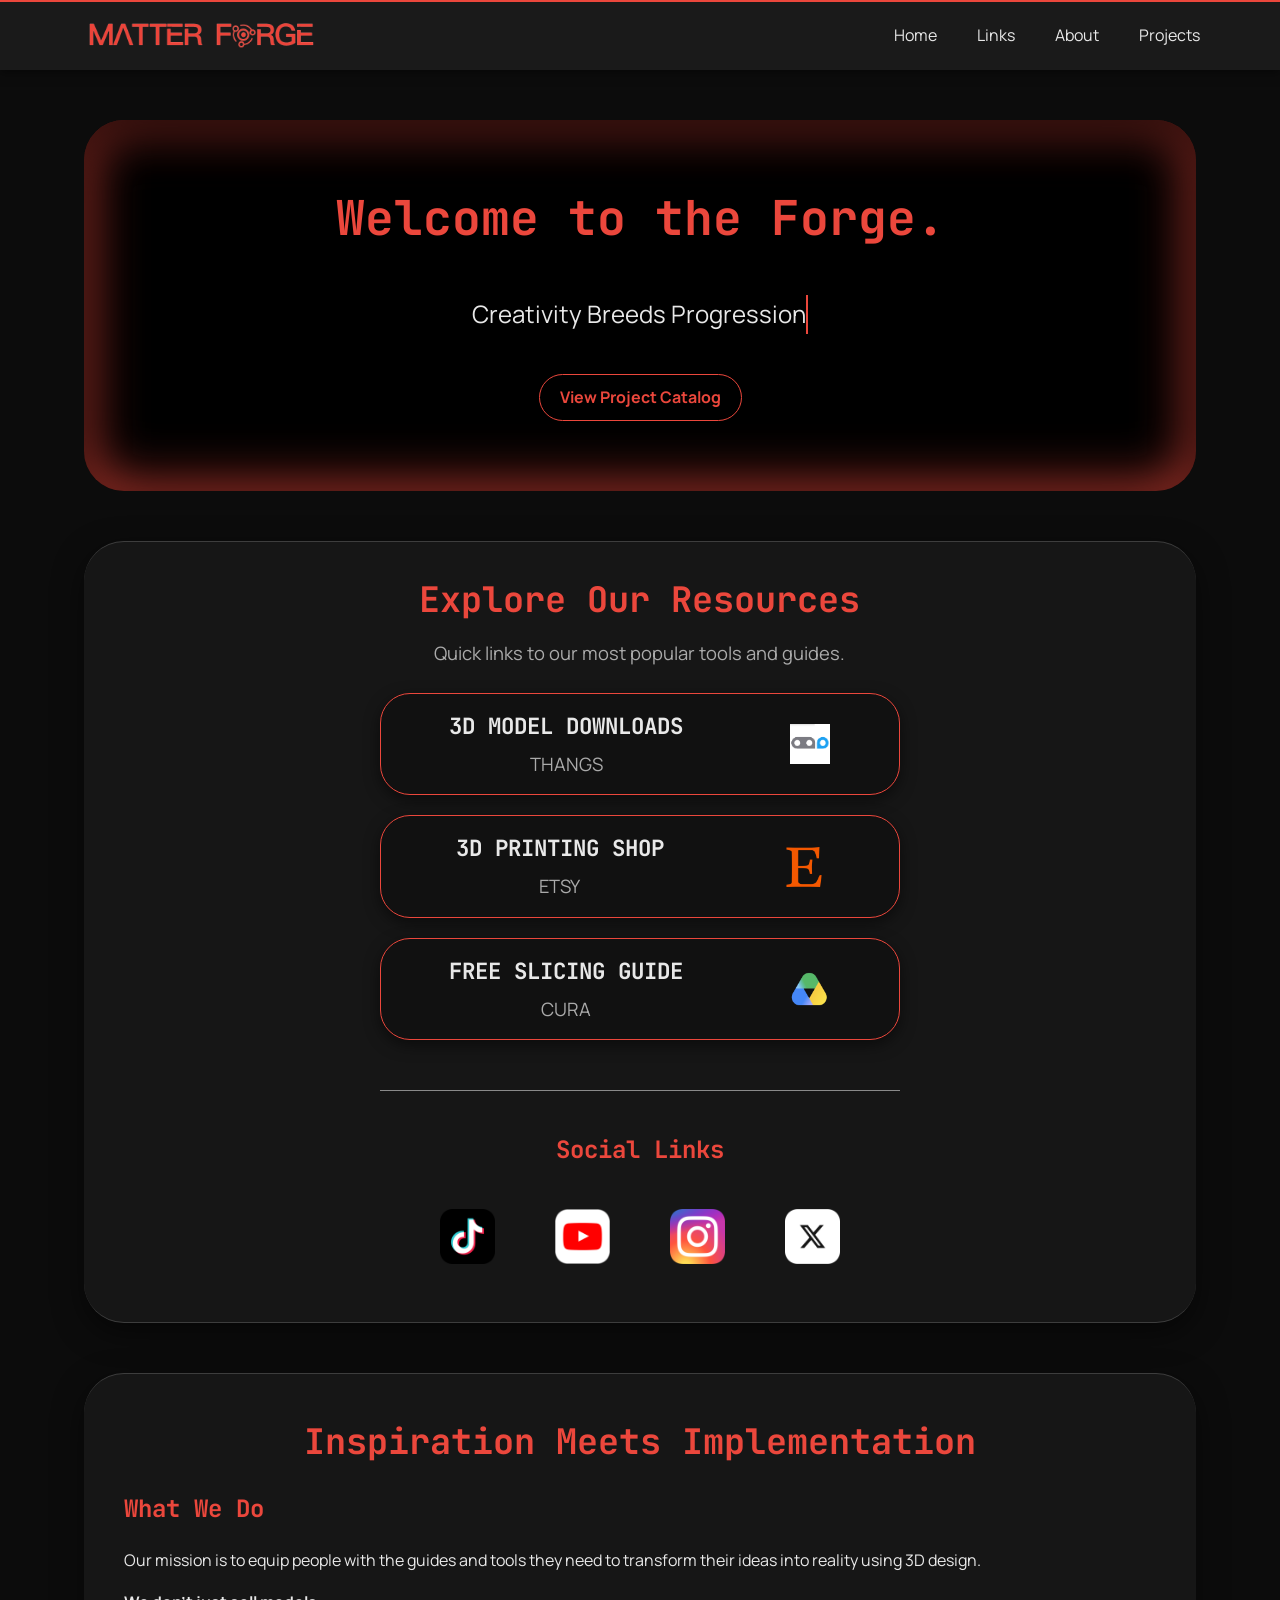
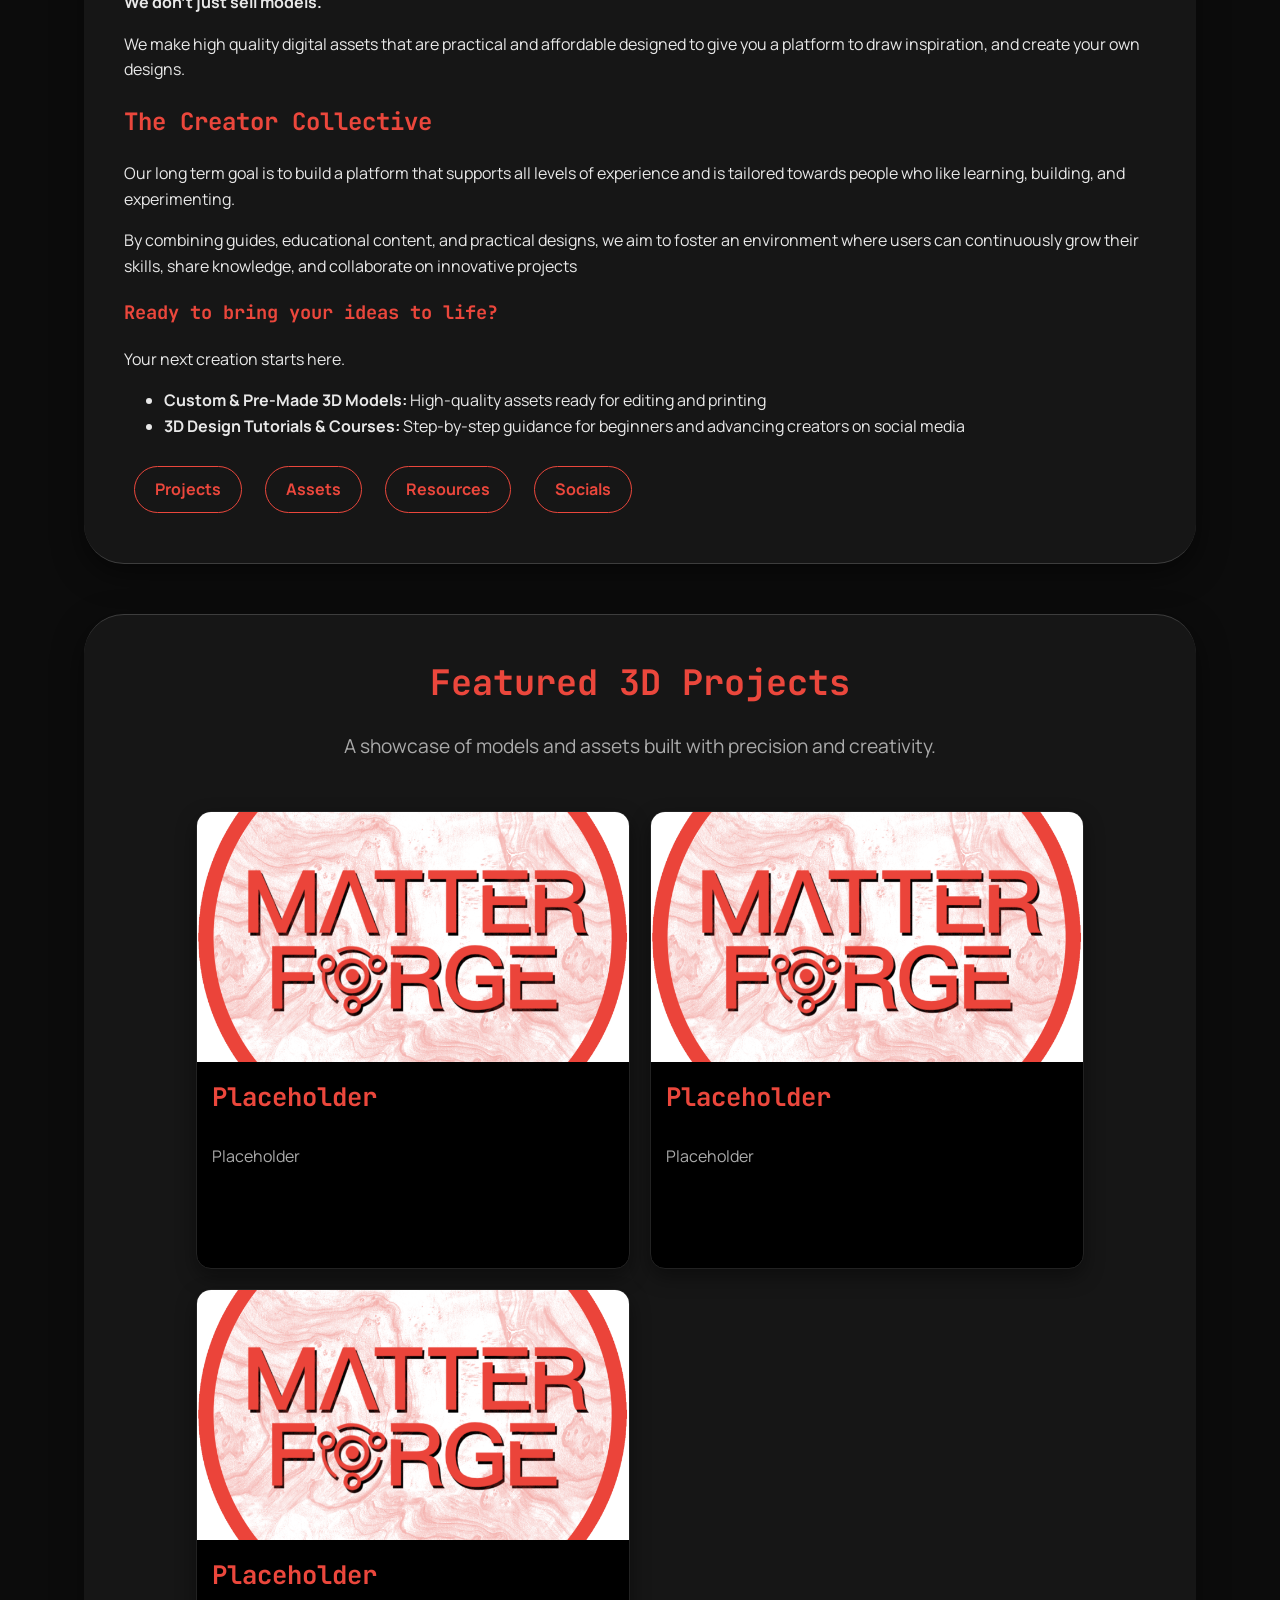
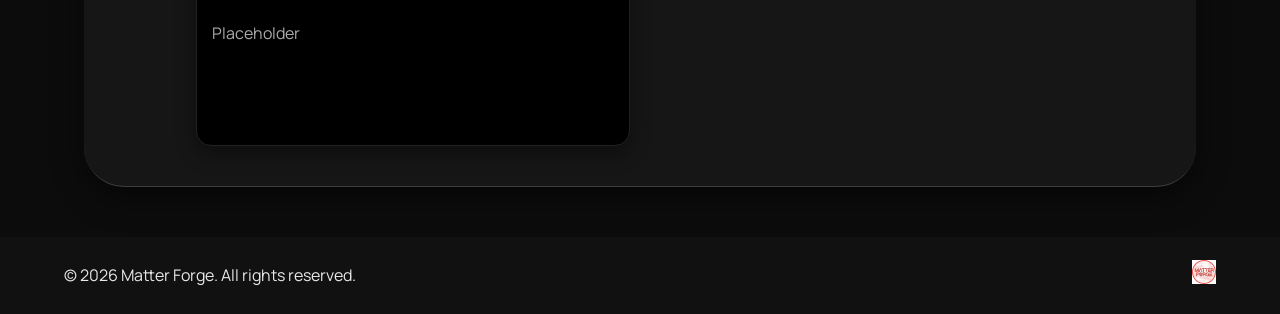
==== docs/index.html @ 1b8c8c05 "enlarged social icons" ====
<!DOCTYPE html>
<html lang="en">
<head>
    <meta charset="UTF-8">
    <meta name="viewport" content="width=device-width, initial-scale=1.0">
    <title>Home | Developer Portfolio</title>
    <link rel="stylesheet" href="style.css">
    <script src="script.js"></script>
    <link href="https://fonts.googleapis.com/css2?family=JetBrains+Mono:wght@400;700&family=Manrope:wght@400;700&display=swap" rel="stylesheet">
</head>


<body class="home-page">
    <header>
        <nav class="navbar">
            <div class="logo">
                <a href="index.html">
                    <img src="images/banner.png" alt="Matter Forge Logo">
                </a>
            </div>
            <div class="nav-links-container">
                <ul class="nav-menu">
                    <li><a href="index.html">Home</a></li>
                    <li><a href="#link-tree">Links</a></li>
                    <li><a href="#intro">About</a></li>
                    <li><a href="#project-gallery">Projects</a></li>
                </ul>
                <button class="hamburger" aria-label="Toggle navigation">&#9776;</button>
            </div>
        </nav>
    </header>

    <main class="container">

        <section id="hero">
            <h1>Welcome to the Forge.</h1>
            <p class="hero-subtitle">Creativity Breeds Progression</p>
            <div class="cta-buttons">
                <a href="#project-gallery" class="cta-button">View Project Catalog</a>
            </div>
        </section>

        <section id="link-tree">
            <div class="container">
                <h2 class="link-tree-title">Explore Our Resources</h2>
                <p class="link-tree-subtitle">Quick links to our most popular tools and guides.</p>
                <div class="link-grid">
                    <a href="https://thangs.com/thematterforge" class="link-bar">
                        <div style="flex-grow: 1; display: flex; flex-direction: column; justify-content: center;">
                            <h3>3D Model Downloads</h3>
                            <p>Thangs</p>
                        </div>
                        <div class="link-logo-wrapper">
                            <img src="images/tg.png" alt="Thangs Logo" class="link-logo">
                        </div>
                    </a>
                    <a href="https://www.etsy.com/shop/TheMatterForge" class="link-bar">
                        <div style="flex-grow: 1; display: flex; flex-direction: column; justify-content: center;">
                            <h3>  3D Printing Shop</h3>
                            <p>Etsy</p>
                        </div>
                        <div class="link-logo-wrapper">
                            <img src="images/et.png" alt="Etsy Logo" class="link-logo">
                        </div>
                    </a>
                    <a href="https://drive.google.com/file/d/14Vxc0uYcyfyrnR5IfgSEv1DIVSVhwxZm/view?usp=sharing" class="link-bar">
                        <div style="flex-grow: 1; display: flex; flex-direction: column; justify-content: center;">
                            <h3>Free Slicing Guide</h3>
                            <p>Cura</p>
                        </div>
                        <div class="link-logo-wrapper">
                            <img src="images/gd.png" alt="Cura Logo" class="link-logo">
                        </div>
                    </a>
                    <div class="divider"></div>
                    <h2 style="margin-top: 40px;">Social Links</h2>
                    <div class="social-links">
                        <a href="https://tiktok.com/@thematterforge">
                            <img src="images/tt.png" alt="Cura Logo" class="social-logo">
                        </a>
                        <a href="https://tiktok.com/@thematterforge">
                            <img src="images/yt.png" alt="Cura Logo" class="social-logo">
                        </a>
                        <a href="https://tiktok.com/@thematterforge">
                            <img src="images/ig.png" alt="Cura Logo" class="social-logo">
                        </a>
                        <a href="https://tiktok.com/@thematterforge" >
                            <img src="images/x.png" alt="Cura Logo" class="social-logo">
                        </a>
                    </div>
                </div>
            </div>
        </section>

        <section id="intro">
            <h1 class="intro-title">Inspiration Meets Implementation</h1>
            <div>
                <h2>What We Do</h2>
                    <p>
                        Our mission is to equip people with the guides and tools they need to transform their ideas into reality using 3D design. 
                    </p>
                    <p>
                        <strong>We don’t just sell models.</strong>
                    </p>
                    <p>
                        We make high quality digital assets that are practical and affordable designed to give you a platform to draw inspiration, and create your own designs.
                    </p>
                <h2>The Creator Collective</h2>
                    <p>
                        Our long term goal is to build a platform that supports all levels of experience and is tailored  towards people who like learning, building, and experimenting. 
                    </p>
                    <p>
                        By combining guides, educational content, and practical designs, we aim to foster an environment where users can continuously grow their skills, share knowledge, and collaborate on innovative projects
                    </p>
            </div>
            <div class="cta">
                <h3>Ready to bring your ideas to life?</h3>
                <p>
                    Your next creation starts here.
                </p>
                <ul>
                    <li><strong>Custom &amp; Pre-Made 3D Models:</strong> High-quality assets ready for editing and printing</li>
                    <li><strong>3D Design Tutorials &amp; Courses:</strong> Step-by-step guidance for beginners and advancing creators on social media</li>
                </ul>
                <div>
                        <a href="#project-gallery" class="cta-button">Projects</a>
                        <a href="#project-gallery" class="cta-button">Assets</a>
                        <a href="#project-gallery" class="cta-button">Resources</a>
                        <a href="#project-gallery" class="cta-button">Socials</a>
                </div>
            </div>
        </section>

        <section id="project-gallery">
            <div class="container">
                <h1 class="project-gallery-title">Featured 3D Projects</h1>
                <p class="link-tree-subtitle" style="text-align: center; margin-bottom: 50px;">A showcase of models and assets built with precision and creativity.</p>
                <div class="project-grid">
                    
                    <!-- Project Card 1 -->
                    <a href="#" class="project-card">
                        <div class="project-image-container">
                            <img src="images/MF.png">
                        </div >
                        <div class="project-info">
                            <h3 class="project-title">Placeholder</h3 >
                            <p class="project-subtitle">Placeholder</p>
                            <span class="cta-button">View Details</span >
                        </div >
                    </a>

                    <!-- Project Card 2 -->
                    <a href="#" class="project-card">
                        <div class="project-image-container">
                            <img src="images/MF.png">
                        </div >
                        <div class="project-info">
                            <h3 class="project-title">Placeholder</h3 >
                            <p class="project-subtitle">Placeholder</p>
                            <span class="cta-button">View Details</span >
                        </div >
                    </a>

                    <!-- Project Card 3 -->
                    <a href="#" class="project-card">
                        <div class="project-image-container">
                            <img src="images/MF.png">
                        </div >
                        <div class="project-info">
                            <h3 class="project-title">Placeholder</h3 >
                            <p class="project-subtitle">Placeholder</p>
                            <span class="cta-button">View Details</span >
                        </div >
                    </a>
                </div >
            </div >
        </section>
    </main>


    <footer class="site-footer">
        <p>&copy; 2026 Matter Forge. All rights reserved.</p>
        <a href="#" class="github-link" aria-label="GitHub Profile">
            <!-- Placeholder for GitHub Icon -->
            <img src="images/MF.png" alt="GitHub Icon" style="width: 24px; height: 24px;">
        </a >
    </footer >

</body >
</html>
---- docs/style.css ----
/* Google Fonts Import */
@import url('https://fonts.googleapis.com/css2?family=JetBrains+Mono:wght@400;700&family=Manrope:wght@400;700&display=swap');

/* Global Variables & Reset */
:root {
    --bg-color: #0c0c0c;
    --text-color: #e8e8e8;
    --accent-color: #eb473c; /* Changed to a vibrant cyan/teal */
    --header-bg: #1a1a1a; /* Slightly lighter dark grey for contrast */
    --card-bg: #000000;
    --padding-base: 20px;
}
* {
    box-sizing: border-box;
}
html {
    /* when button moves you to new section */
    scroll-behavior: smooth;
}

/* General Body & Typography */
body {
    font-family: 'Manrope', sans-serif;
    margin: 0;
    padding: 0;
    background-color: var(--bg-color);
    color: var(--text-color);
    line-height: 1.6;
}
h1, h2, h3 {
    font-family: 'JetBrains Mono', monospace;
    color: var(--accent-color);
}

/* Utility & Layout */
.container {
    width: 90%;
    max-width: 1200px;
    margin: 0 auto;
    padding: 0 var(--padding-base);
}

/* --- Header & Navigation --- */
header {
    background-color: var(--header-bg);
    backdrop-filter: blur(10px);
    -webkit-backdrop-filter: blur(10px);
    position: sticky;
    top: 0;
    z-index: 1000;
    box-shadow: 0 2px 10px rgba(0, 0, 0, 0.5);
    border-top: 2px solid var(--accent-color);
}
.navbar {
    display: flex;
    justify-content: space-between;
    align-items: center;
    max-width: 1200px;
    margin: 0 auto;
    padding-left: var(--padding-base);
    padding-right: var(--padding-base);
}
.logo a {
    display: block;
}
.logo img {
    padding-top: 5px;
    height: 40px; /* Set a fixed height for the logo */
    width: auto;
}
.nav-links-container {
    display: flex;
    align-items: center;
    gap: 20px; /* Space between links and hamburger */
}
.nav-menu {
    list-style: none;
    padding: 0;
    margin: 0;
    display: flex;
    justify-content: flex-end; /* Align links to the right */
    align-items: center;
}
.nav-menu li {
    display: inline-block;
}
nav a {
    color: var(--text-color);
    text-decoration: none;
    padding: 10px 20px;
    display: block;
    transition: color 0.3s, background-color 0.3s, border-bottom 0.3s;
    position: relative; /* Needed for pseudo-element effects */
}
nav a::after {
    content: '';
    position: absolute;
    bottom: 0;
    left: 0;
    width: 0;
    height: 2px;
    background-color: var(--accent-color);
    transition: width 0.3s ease-in-out;
}
nav a:hover {
    color: var(--text-color);
    background-color: #eb483c10
}

/* Hamburger Icon Styling */
.hamburger {
    display: none; /* Hidden by default on desktop */
    background: none;
    border: none;
    font-size: 1.8em;
    cursor: pointer;
    color: var(--text-color);
    padding: 5px;
}

/* --- Hero Section --- */
#hero {
    text-align: center;
    padding: 60px 20px; /* Reduced padding */
    margin-top: 50px; /* Reduced margin */
    margin-bottom: 50px; /* Reduced margin */
    box-shadow: inset 0 15px 40px rgba(0, 0, 0, 0.7), inset 0 0 55px rgba(235, 72, 60, 0.951);
    background-color: #000000;
    border-radius: 40px;
    opacity: 0;
    animation: fadeIn 1.3s ease-out forwards;
    animation-delay: 0s;
}
#hero h1 {
    font-size: 3em; /* Adjusted font size */
    margin-top: 0;
    margin-bottom: 15px;
    text-align: center; /* Ensured centering */
}
#hero .hero-subtitle {
    display: inline-block;
    width: fit-content;
    font-size: 1.5em;
    margin-bottom: 30px;
    border-right: 2px solid var(--accent-color);
    animation: blink-caret 1.1s step-start infinite;
}

/* --- Link Tree Section Styling --- */
#link-tree {
    padding: 30px 0; /* Reduced padding */
    margin-bottom: 50px; /* Reduced margin */
    border-radius: 40px; /* Added rounded corners */
    background-color: #161616; /* Using a dark background similar to header/hero for containment */
    box-shadow: 0 10px 30px rgba(0, 0, 0, 0.5); /* Added shadow for separation */
    border-top: 1px solid #3d3d3d; /* Subtle separator line */
    border-bottom: 1px solid #3d3d3d; /* Subtle separator line */
    scroll-margin-top: 120px; /* adjust to your navbar height */
}
.link-tree-title {
    font-size: 2.2em;
    margin-top: 0;
    margin-bottom: 10px;
    text-align: center;
}
.link-tree-subtitle {
    font-size: 1.2em;
    color: #aaa;
    margin-bottom: 25px; /* Reduced margin */
}
#link-tree h3 {
    text-align: center;
}
#link-tree p {
    font-size: 1.15em;
    color: #aaa;
    text-align: center;
    margin-top: 0px;
}
.link-grid {
    width: 520px;
    display: block;
    flex-wrap: wrap;
    gap: 20px;
    margin: 0 auto;
    justify-content: center;
    align-content: center;
    text-align: center;
}

/* Social Links Styling */
.social-links {
    margin-top: 40px;
    margin-bottom: 20px;
    max-width: 520px;
    display: flex;
    justify-content: space-evenly;
}

.social-logo {
    width: 55px; /* Fixed width for logo */
    height: 55px; /* Fixed height for logo */
    object-fit: contain; /* Ensure logo scales correctly */
}

.divider {
  border-top: 1px solid #8a8a8a;
  margin-top: 50px;
}

.link-bar {
    flex: 1 1 250px; /* Allows bars to grow/shrink but maintain a minimum width */
    background-color: #111111; /* Using a dark background similar to header/hero for containment */
    border: 1px solid var(--accent-color);
    box-shadow: 0 5px 15px rgba(0, 0, 0, 0.5); /* Added shadow for separation */
    border-radius: 30px;
    padding: 15px; /* Increased padding to accommodate logo */
    margin-bottom: 20px;
    text-decoration: none;
    color: var(--text-color);
    display: flex; /* Use flexbox for alignment */
    align-items: center;
    justify-content: space-between; /* Pushes content to opposite ends */
    gap: 0; /* Removed explicit gap */
    transition: transform 0.3s, box-shadow 0.3s, border-color 0.3s;
    cursor: pointer; /* Indicate it's clickable */
}

.link-bar:hover {
    transform: translateY(-2px); /* Increased lift effect */
    box-shadow: 0 0px 20px rgba(235, 72, 60, 0.3); /* Softer, more encompassing shadow */
    border-color: var(--accent-color); /* Highlight border on hover */
}

/* Logo Styling */
.link-logo-wrapper {
    flex-shrink: 0; /* Prevent logo from shrinking */
    display: flex;
    align-items: center;
    justify-content: center;
}

/* Text Content Styling within link-bar */
.link-bar > div {
    flex-grow: 1; /* Allows the text container to take up available space */
    display: flex;
    flex-direction: column;
    justify-content: center;
}

.link-logo {
    width: 40px; /* Fixed width for logo */
    height: 40px; /* Fixed height for logo */
    object-fit: contain; /* Ensure logo scales correctly */
}

.link-bar h3 {
    text-transform: uppercase;
    margin: 0; /* Reset margin */
    font-size: 1.4em;
    color: var(--text-color);
    margin-bottom: 5px;
}
.link-bar p {
    text-transform: uppercase;
    font-size: 1em;
    color: #aaa;
    margin: 0; /* Reset margin */
}
.link-bar a {
    display: flex;
    align-items: center;
    text-decoration: none;
    color: var(--text-color);
}

/* --- Intro Section Specific Styling --- */
#intro {
    margin-bottom: 50px;
    background-color: #161616; /* Distinct background color */
    box-shadow: 0 10px 30px rgba(0, 0, 0, 0.5); /* Added shadow for separation */
    padding: 40px 40px; /* Increased vertical padding slightly for separation */
    border-top: 1px solid #3d3d3d; /* Subtle separator line */
    border-bottom: 1px solid #3d3d3d; /* Subtle separator line */
    border-radius: 40px;
    scroll-margin-top: 120px; /* adjust to your navbar height */
}
.intro-title {
    font-size: 2.2em;
    margin-top: 0;
    margin-bottom: 10px;
    text-align: center;
}

/* --- General CTA Button Styles --- */
.cta-button {
    display: inline-block;
    padding: 10px 20px; /* Reduced padding for subtlety */
    text-decoration: none;
    border-radius: 25px;
    font-weight: bold;
    transition: background-color 0.3s, transform 0.2s, border-color 0.3s;
    border: 1px solid var(--accent-color);
    background-color: transparent;
    color: var(--accent-color);
    cursor: pointer;
    margin: 10px;
    text-align: center;
}
.cta-button:hover {
    color: var(--text-color); /* Keep text color readable */
    transform: translateY(-3px); /* Reduced lift effect */
}

/* --- Project Gallery Styling --- */
#project-gallery {
    padding: 30px 0; /* Reduced padding */
    margin-bottom: 50px;
    background-color: #161616; /* Distinct background color */
    box-shadow: 0 10px 30px rgba(0, 0, 0, 0.5); /* Added shadow for separation */
    padding: 40px 40px; /* Increased vertical padding slightly for separation */
    border-top: 1px solid #3d3d3d; /* Subtle separator line */
    border-bottom: 1px solid #3d3d3d; /* Subtle separator line */
    border-radius: 40px;
    scroll-margin-top: 120px; /* adjust to your navbar height */
}
.project-gallery-title {
    font-size: 2.2em;
    margin-top: 0;
    margin-bottom: 10px;
    text-align: center;
}
.project-grid {
    display: grid;
    grid-template-columns: repeat(auto-fit, minmax(300px, 1fr));
    gap: 20px; /* Reduced gap */
    margin-top: 20px; /* Reduced margin */
}
.project-card {
    width: 100%;
    display: block;
    background-color: var(--card-bg);
    border-radius: 15px;
    overflow: hidden;
    text-decoration: none;
    color: var(--text-color);
    transition: transform 0.3s, box-shadow 0.3s;
    box-shadow: 0 8px 20px rgba(0, 0, 0, 0.4);
    border: 1px solid #222;
}
.project-card:hover {
    transform: translateY(-10px);
    box-shadow: 0 15px 35px rgba(235, 72, 60, 0.3);
}
.project-image-container {
    width: 100%;
    height: 250px; /* Fixed height for visual consistency */
    overflow: hidden;
}
.project-image-container img {
    width: 100%;
    height: 100%;
    object-fit: cover; /* Ensures images cover the area without distortion */
    display: block;
    transition: transform 0.5s;
}
.project-card:hover .project-image-container img {
    transform: scale(1.05);
}
.project-info {
    padding: 15px; /* Reduced padding */
    display: flex;
    flex-direction: column;
    justify-content: space-between;
    height: 100%; /* Ensures all cards have the same height */
}
.project-title {
    font-size: 1.6em;
    margin-top: 0;
    margin-bottom: 10px;
}
.project-subtitle {
    color: #aaa;
    margin-bottom: 15px; /* Reduced margin */
    flex-grow: 1; /* Allows subtitle to take up available space */
}

/* Footer */
.site-footer {
    background-color: #111111;
    color: var(--text-color);
    text-align: center;
    padding: 20px 0;
    margin-top: 20px; /* Reduced margin */
    display: flex;
    justify-content: space-between;
    align-items: center;
    padding: 10px 5%;
    flex-wrap: wrap;
    gap: 10px;
}
.github-link {
    color: var(--text-color);
    text-decoration: none;
    margin-left: 20px;
}

/* Keyframe Animation */
@keyframes blink-caret {
    from, to { border-color: transparent }
    50% { border-color: var(--accent-color); }
}
@keyframes fadeIn {
    from { opacity: 0; transform: translateY(40px); }
    to { opacity: 1; transform: translateY(0); }
}

/* ======================================
   RESPONSIVENESS (Media Queries)
======================================= */

/* Tablet View (Max 992px) */
@media (max-width: 992px) {
    /* Navigation */
    .navbar {
        padding-left: 20px;
        padding-right: 20px;
    }
    
    .nav-links-container {
        gap: 15px;
    }

    .nav-menu {
        display: flex;
        flex-direction: row; /* Keep links horizontal on tablet */
        justify-content: flex-end;
    }

    .hamburger {
        display: none; /* Still hidden on tablet */
    }

    nav a {
        padding: 10px 15px;
    }

    /* Hero Section */
    #hero h1 {
        font-size: 2.5em; /* Slightly reduced for tablet */
        padding: 20px;
    }

    /* About Section */
    .profile-image {
        min-width: 100%;
        text-align: center;
    }
    
    .profile-image img {
        max-width: 80%;
        margin: 0 auto;
        display: block;
    }

    .project-card {
        margin-bottom: 25px;
    }

    #project-gallery {
        padding: 20px 20px; /* Increased vertical padding slightly for separation */
    }

    .link-grid {
        max-width: 100%;
    }
}

/* Mobile View (Max 600px) */
@media (max-width: 650px) {
    /* General Padding */
    .container {
        width: 95%;
    }
    
    /* Adjusting navbar layout for smaller screens */
    .navbar {
        flex-direction: row; /* Keep logo and links/hamburger on one line */
        justify-content: space-between;
        padding: 10px 20px;
        align-items: center;
    }
    
    /* Show hamburger and hide menu by default */
    .hamburger {
        display: block;
    }

    .logo img {
        content: url("images/small_logo.png");
    }

    .nav-menu {
        /* By default, hide the menu */
        display: none;
        flex-direction: column;
        width: 100%;
        position: absolute;
        top: 100%; /* Position right below the header */
        left: 0;
        background-color: var(--header-bg);
        box-shadow: 0 5px 10px rgba(0, 0, 0, 0.5);
        padding: 10px 0;
        /* Transition for smooth opening/closing */
        transition: all 0.3s ease-in-out;
    }

    /* When active, show the menu */
    .nav-menu.active {
        display: flex;
    }
    
    .nav-menu li {
        width: 100%;
        text-align: center;
        border-bottom: 1px solid #222;
    }
    
    .nav-menu li:last-child {
        border-bottom: none;
    }

    .nav-menu a {
        padding: 15px 20px;
        width: 100%;
        display: block;
        text-align: center;
    }
}
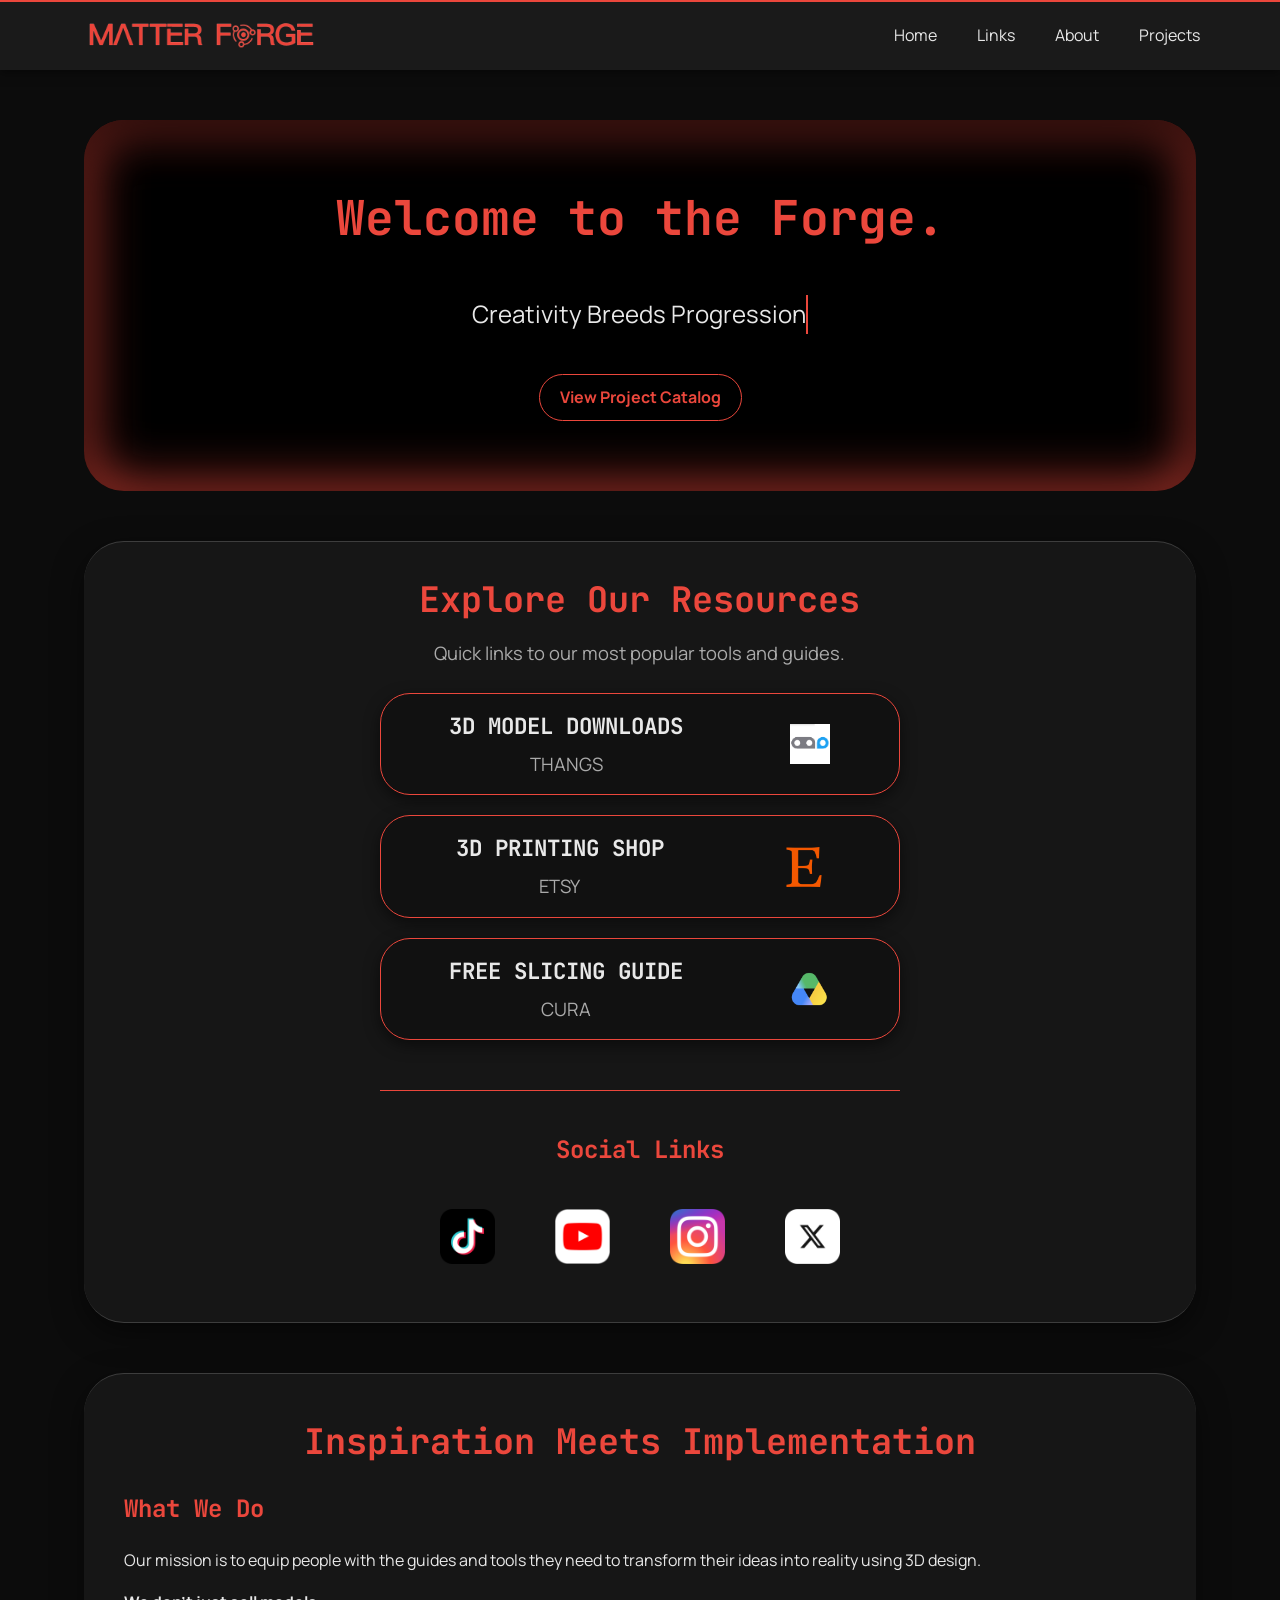
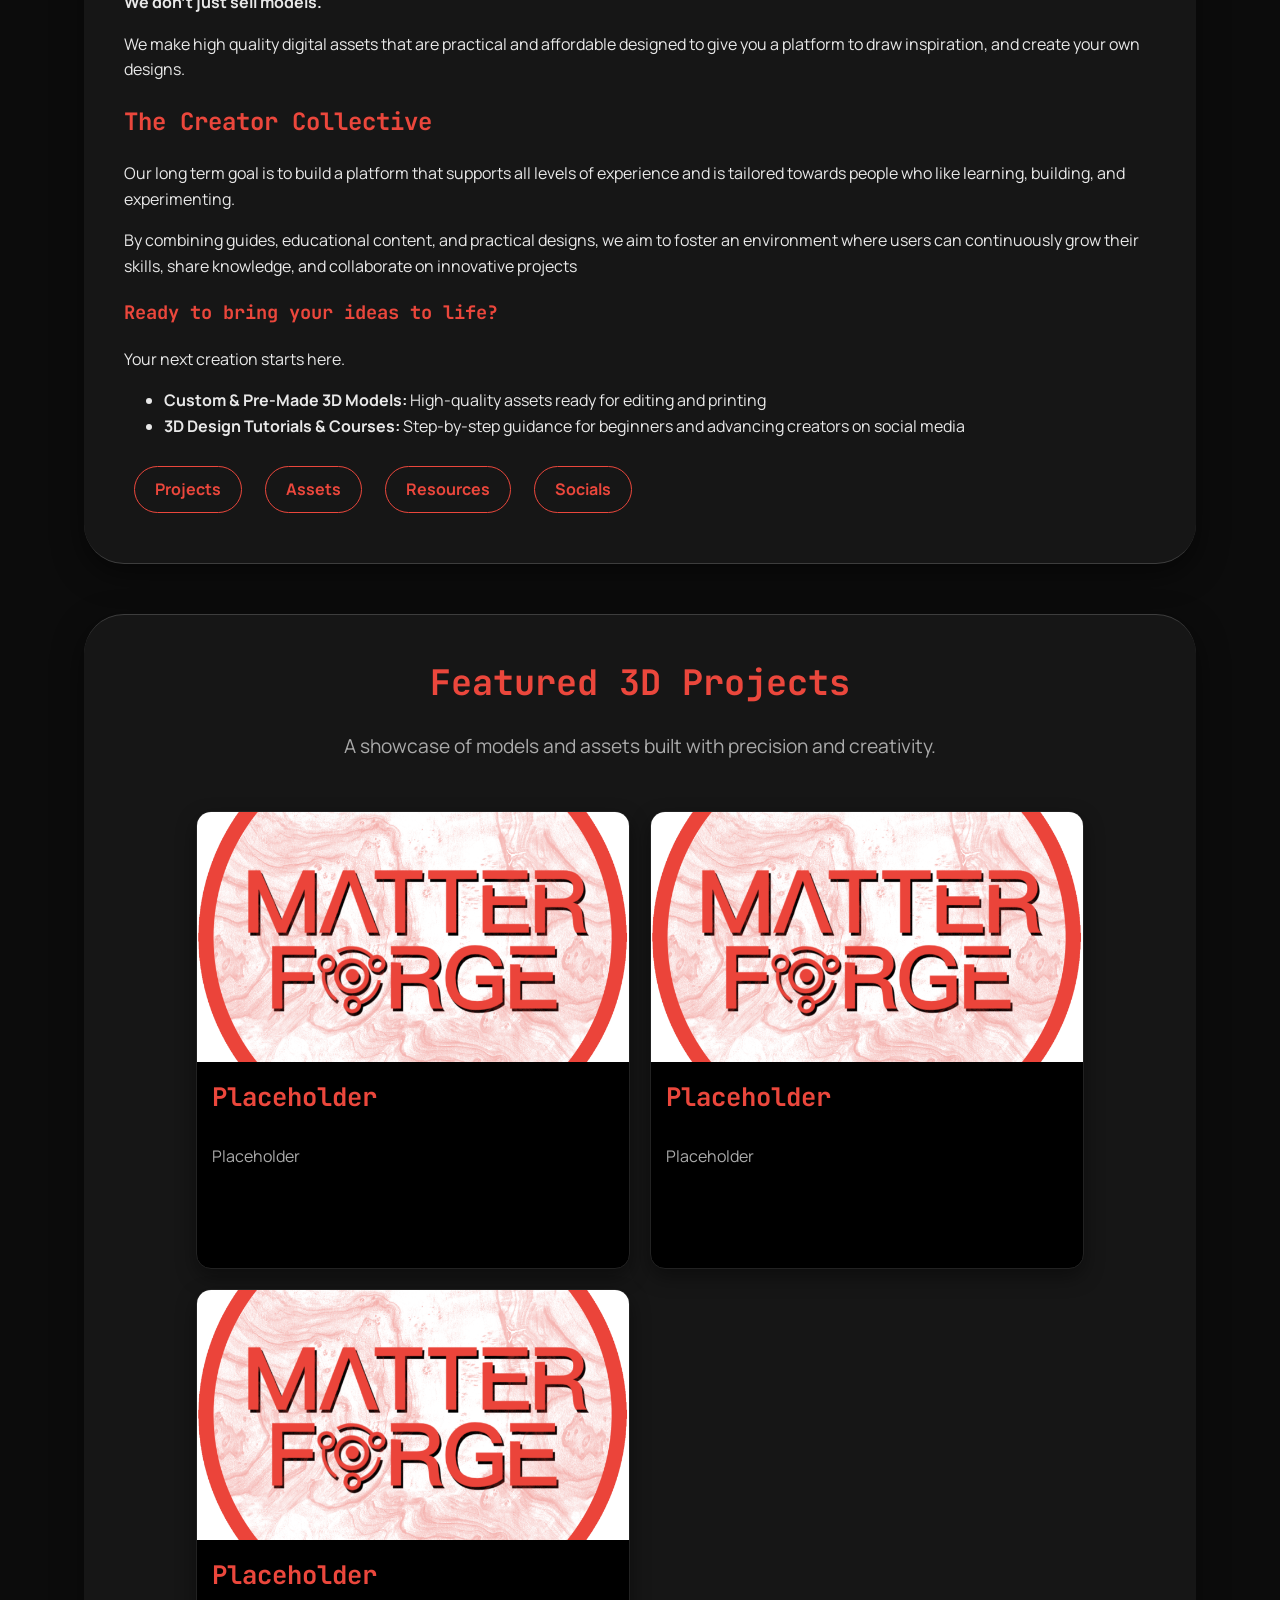
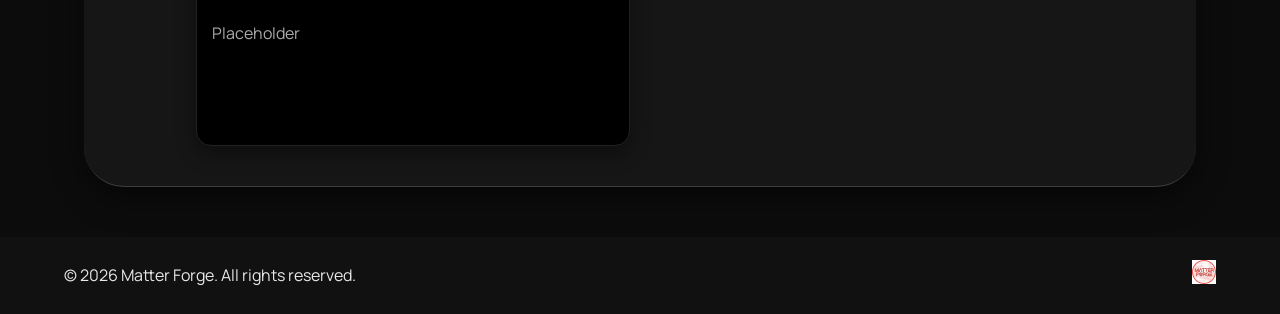
==== commit dc63e614: "social links url cleanup" ====
--- a/docs/index.html
+++ b/docs/index.html
@@ -78,13 +78,13 @@
                         <a href="https://tiktok.com/@thematterforge">
                             <img src="images/tt.png" alt="Cura Logo" class="social-logo">
                         </a>
-                        <a href="https://tiktok.com/@thematterforge">
+                        <a href="https://www.youtube.com/channel/UC_wEXX0x-gQ64ZEzxQyM8Dg">
                             <img src="images/yt.png" alt="Cura Logo" class="social-logo">
                         </a>
-                        <a href="https://tiktok.com/@thematterforge">
+                        <a href="https://www.instagram.com/thematterforge/">
                             <img src="images/ig.png" alt="Cura Logo" class="social-logo">
                         </a>
-                        <a href="https://tiktok.com/@thematterforge" >
+                        <a href="https://x.com/thematterforge" >
                             <img src="images/x.png" alt="Cura Logo" class="social-logo">
                         </a>
                     </div>
--- a/docs/style.css
+++ b/docs/style.css
@@ -187,27 +187,6 @@
     align-content: center;
     text-align: center;
 }
-
-/* Social Links Styling */
-.social-links {
-    margin-top: 40px;
-    margin-bottom: 20px;
-    max-width: 520px;
-    display: flex;
-    justify-content: space-evenly;
-}
-
-.social-logo {
-    width: 55px; /* Fixed width for logo */
-    height: 55px; /* Fixed height for logo */
-    object-fit: contain; /* Ensure logo scales correctly */
-}
-
-.divider {
-  border-top: 1px solid #8a8a8a;
-  margin-top: 50px;
-}
-
 .link-bar {
     flex: 1 1 250px; /* Allows bars to grow/shrink but maintain a minimum width */
     background-color: #111111; /* Using a dark background similar to header/hero for containment */
@@ -272,6 +251,24 @@
     align-items: center;
     text-decoration: none;
     color: var(--text-color);
+}
+
+/* Social Links Styling */
+.social-links {
+    margin-top: 40px;
+    margin-bottom: 20px;
+    max-width: 520px;
+    display: flex;
+    justify-content: space-evenly;
+}
+.social-logo {
+    width: 55px; /* Fixed width for logo */
+    height: 55px; /* Fixed height for logo */
+    object-fit: contain; /* Ensure logo scales correctly */
+}
+.divider {
+  border-top: 1px solid var(--accent-color);
+  margin-top: 50px;
 }
 
 /* --- Intro Section Specific Styling --- */
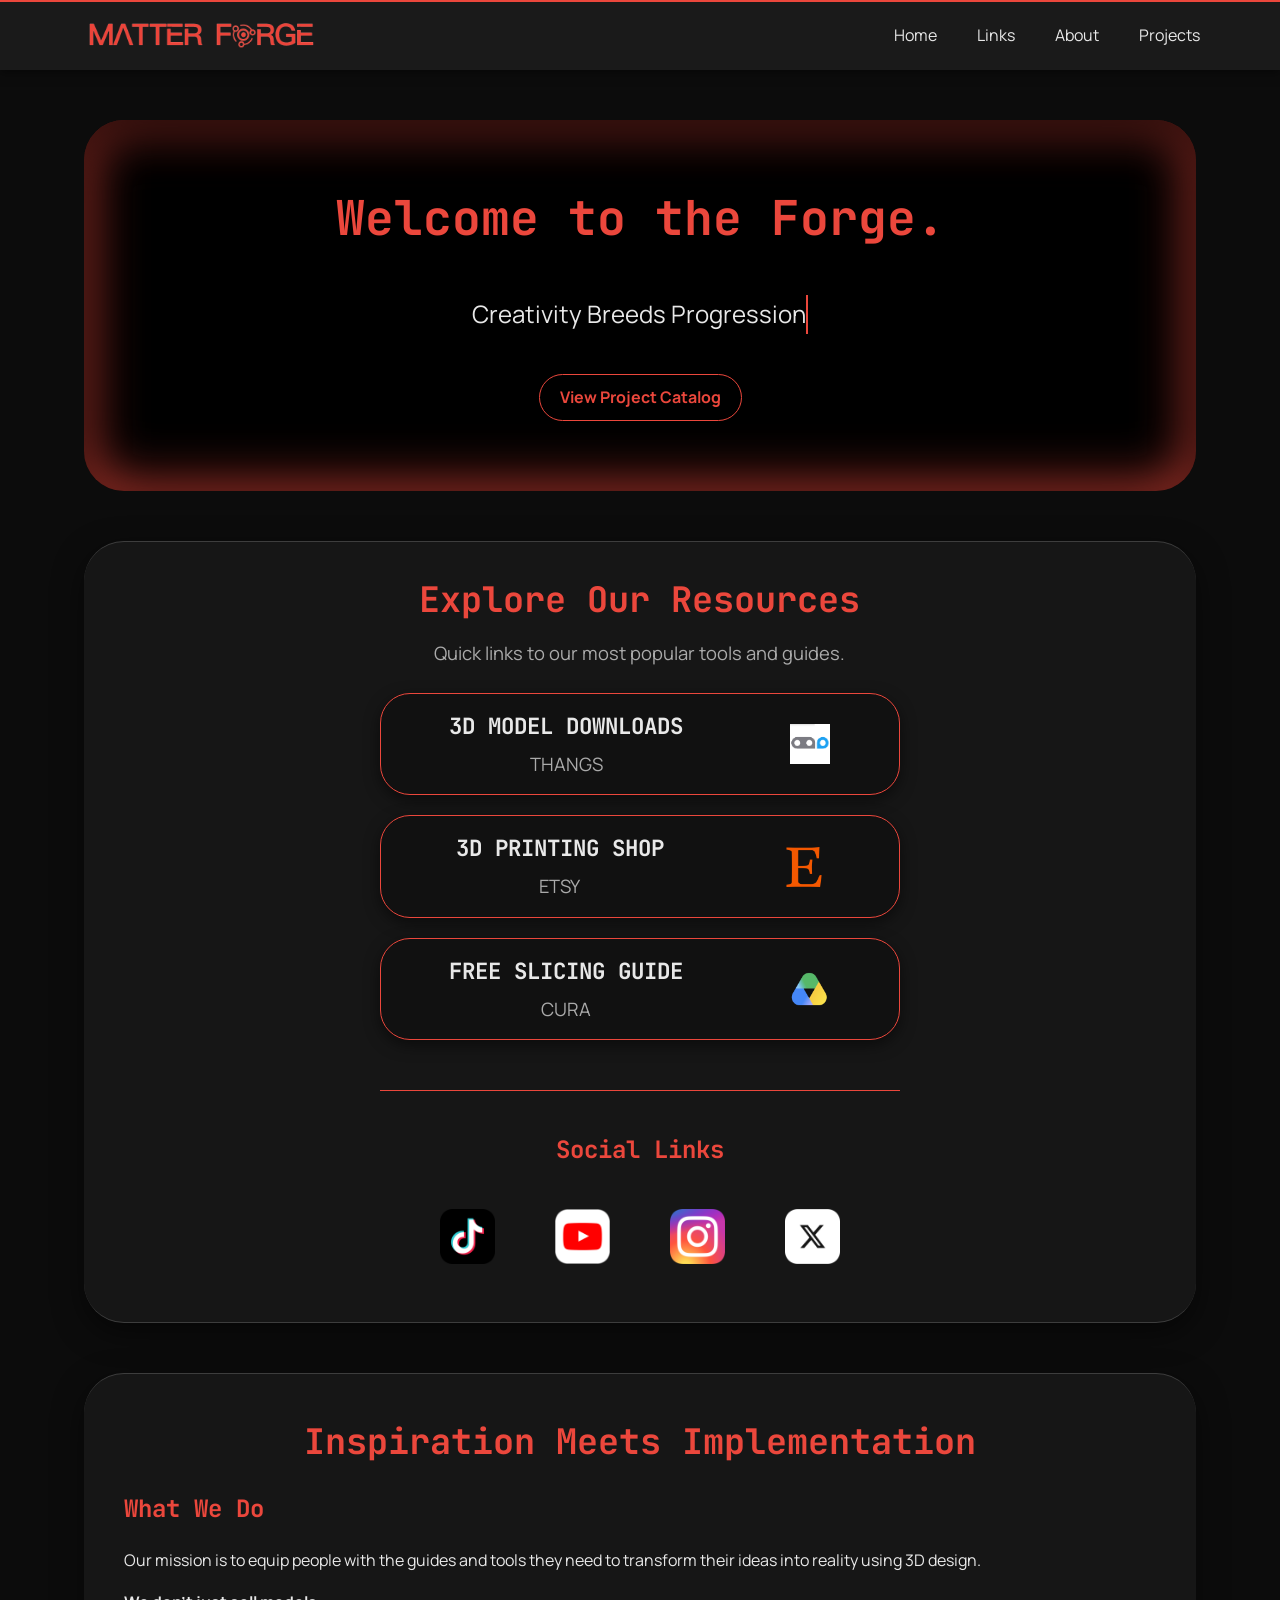
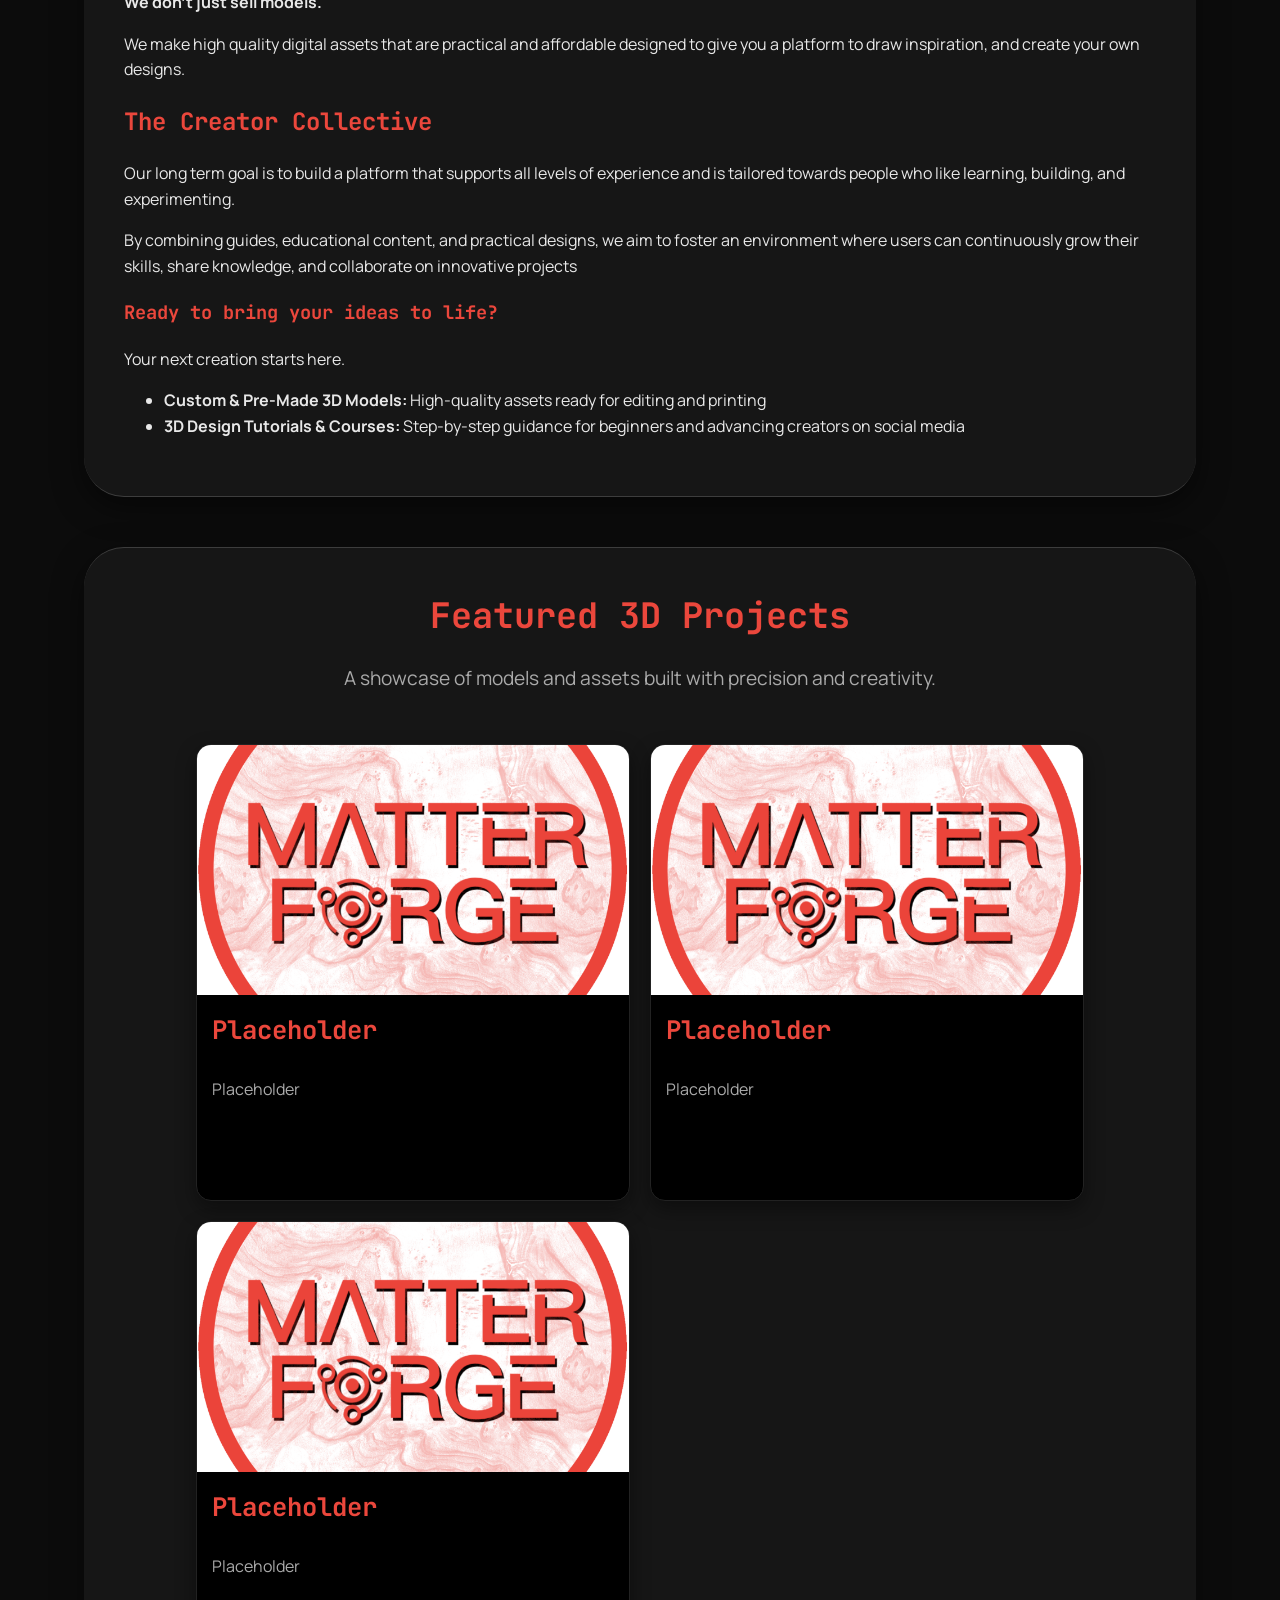
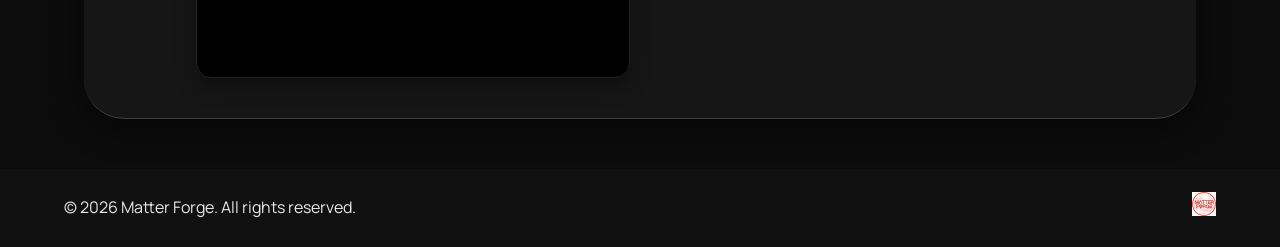
==== commit b819a7a2: "responsiveness changes to titles" ====
--- a/docs/index.html
+++ b/docs/index.html
@@ -122,12 +122,6 @@
                     <li><strong>Custom &amp; Pre-Made 3D Models:</strong> High-quality assets ready for editing and printing</li>
                     <li><strong>3D Design Tutorials &amp; Courses:</strong> Step-by-step guidance for beginners and advancing creators on social media</li>
                 </ul>
-                <div>
-                        <a href="#project-gallery" class="cta-button">Projects</a>
-                        <a href="#project-gallery" class="cta-button">Assets</a>
-                        <a href="#project-gallery" class="cta-button">Resources</a>
-                        <a href="#project-gallery" class="cta-button">Socials</a>
-                </div>
             </div>
         </section>
 
--- a/docs/style.css
+++ b/docs/style.css
@@ -471,6 +471,15 @@
     .link-grid {
         max-width: 100%;
     }
+    .link-tree-title {
+        font-size: 1.7em;
+    }
+    .intro-title {
+        font-size: 1.7em;
+    }
+    .project-gallery-title {
+        font-size: 1.7em;
+    }
 }
 
 /* Mobile View (Max 600px) */
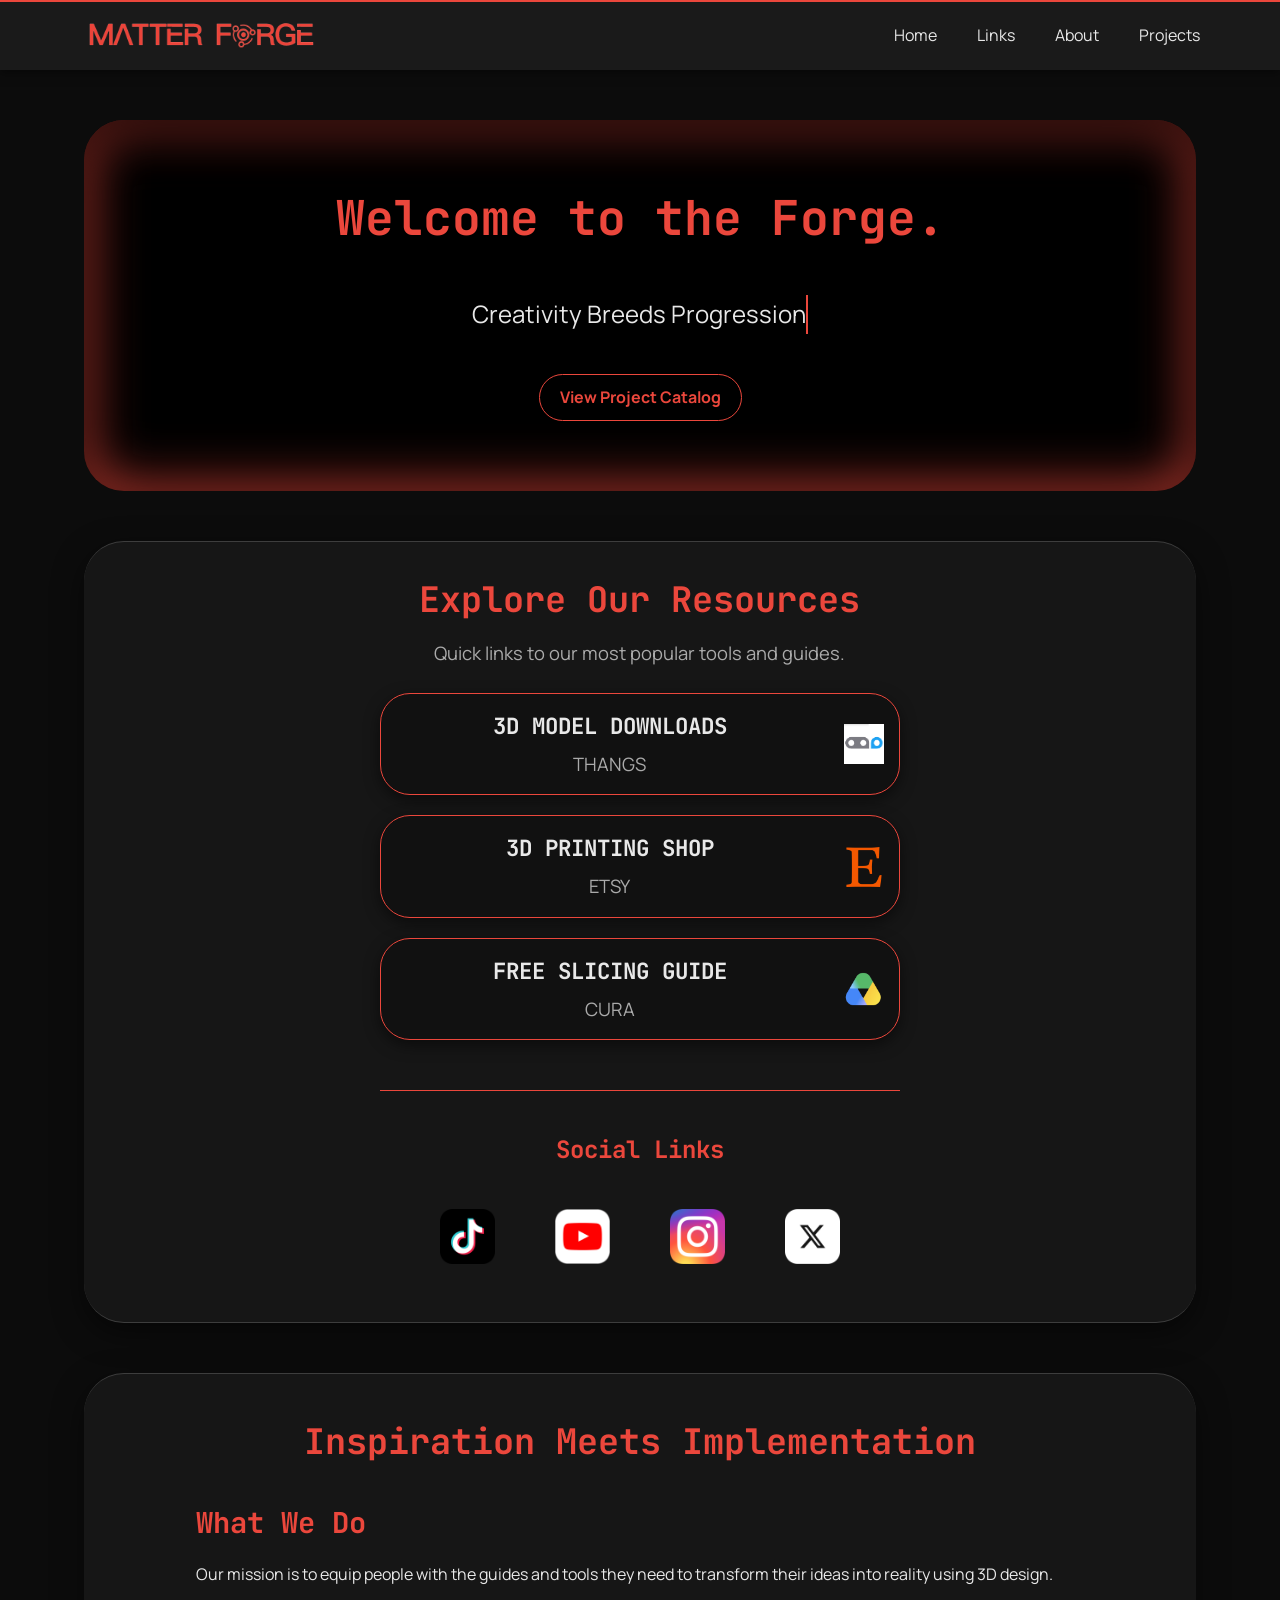
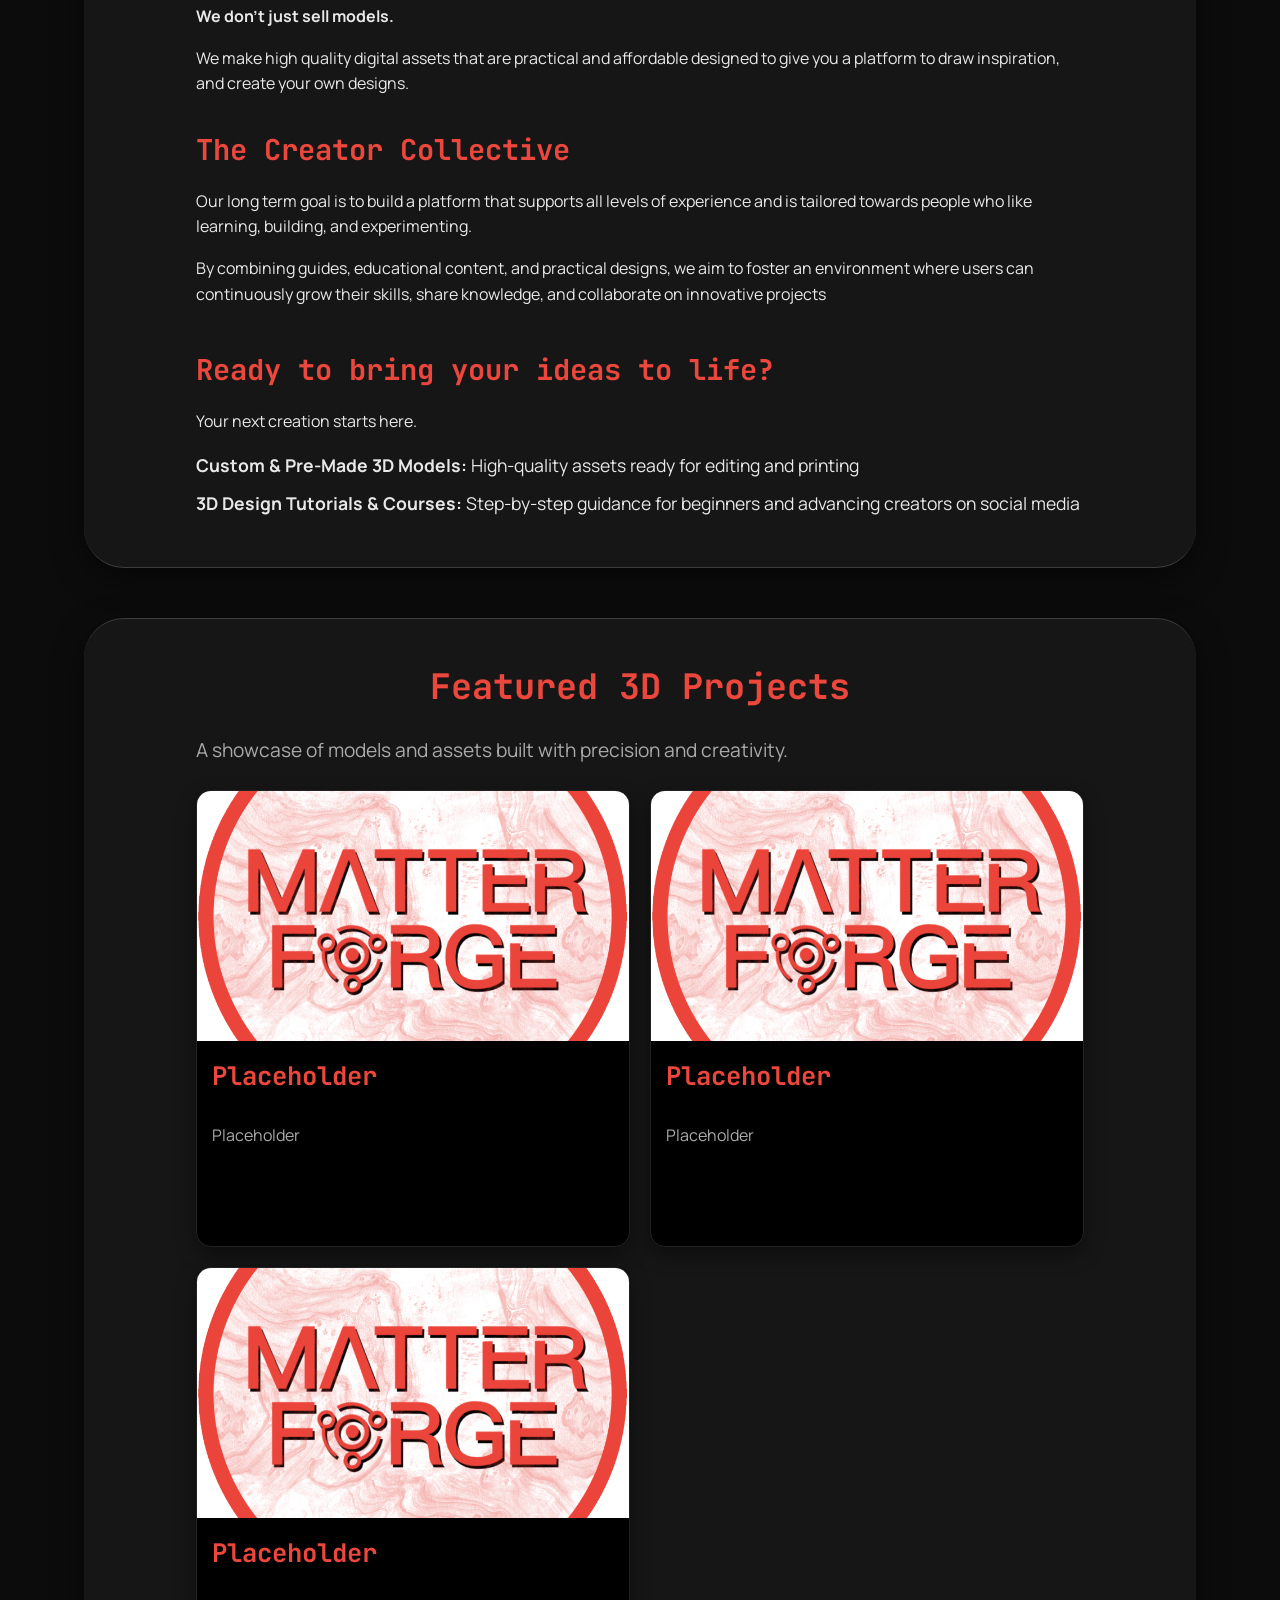
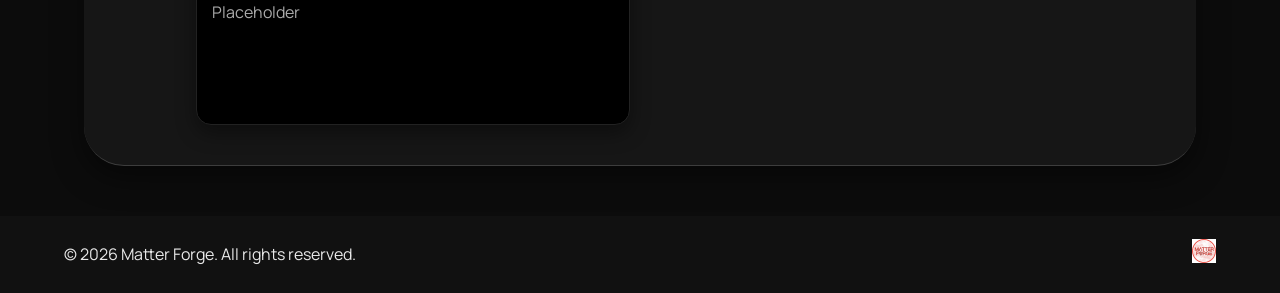
==== commit 066eaa0f: "code cleanup" ====
--- a/docs/index.html
+++ b/docs/index.html
@@ -46,7 +46,7 @@
                 <p class="link-tree-subtitle">Quick links to our most popular tools and guides.</p>
                 <div class="link-grid">
                     <a href="https://thangs.com/thematterforge" class="link-bar">
-                        <div style="flex-grow: 1; display: flex; flex-direction: column; justify-content: center;">
+                        <div class="link-text-content">
                             <h3>3D Model Downloads</h3>
                             <p>Thangs</p>
                         </div>
@@ -55,8 +55,8 @@
                         </div>
                     </a>
                     <a href="https://www.etsy.com/shop/TheMatterForge" class="link-bar">
-                        <div style="flex-grow: 1; display: flex; flex-direction: column; justify-content: center;">
-                            <h3>  3D Printing Shop</h3>
+                        <div class="link-text-content">
+                            <h3>3D Printing Shop</h3>
                             <p>Etsy</p>
                         </div>
                         <div class="link-logo-wrapper">
@@ -64,7 +64,7 @@
                         </div>
                     </a>
                     <a href="https://drive.google.com/file/d/14Vxc0uYcyfyrnR5IfgSEv1DIVSVhwxZm/view?usp=sharing" class="link-bar">
-                        <div style="flex-grow: 1; display: flex; flex-direction: column; justify-content: center;">
+                        <div class="link-text-content">
                             <h3>Free Slicing Guide</h3>
                             <p>Cura</p>
                         </div>
@@ -76,16 +76,16 @@
                     <h2 style="margin-top: 40px;">Social Links</h2>
                     <div class="social-links">
                         <a href="https://tiktok.com/@thematterforge">
-                            <img src="images/tt.png" alt="Cura Logo" class="social-logo">
+                            <img src="images/tt.png" alt="TikTok Logo" class="social-logo">
                         </a>
                         <a href="https://www.youtube.com/channel/UC_wEXX0x-gQ64ZEzxQyM8Dg">
-                            <img src="images/yt.png" alt="Cura Logo" class="social-logo">
+                            <img src="images/yt.png" alt="YouTube Logo" class="social-logo">
                         </a>
                         <a href="https://www.instagram.com/thematterforge/">
-                            <img src="images/ig.png" alt="Cura Logo" class="social-logo">
+                            <img src="images/ig.png" alt="Instagram Logo" class="social-logo">
                         </a>
-                        <a href="https://x.com/thematterforge" >
-                            <img src="images/x.png" alt="Cura Logo" class="social-logo">
+                        <a href="https://x.com/thematterforge">
+                            <img src="images/x.png" alt="X Logo" class="social-logo">
                         </a>
                     </div>
                 </div>
@@ -93,9 +93,10 @@
         </section>
 
         <section id="intro">
-            <h1 class="intro-title">Inspiration Meets Implementation</h1>
-            <div>
-                <h2>What We Do</h2>
+            <div class="container">
+                <h1 class="intro-title">Inspiration Meets Implementation</h1>
+                <div class="intro-content">
+                    <h2 class="section-heading">What We Do</h2>
                     <p>
                         Our mission is to equip people with the guides and tools they need to transform their ideas into reality using 3D design. 
                     </p>
@@ -105,69 +106,70 @@
                     <p>
                         We make high quality digital assets that are practical and affordable designed to give you a platform to draw inspiration, and create your own designs.
                     </p>
-                <h2>The Creator Collective</h2>
+                    <h2 class="section-heading">The Creator Collective</h2>
                     <p>
-                        Our long term goal is to build a platform that supports all levels of experience and is tailored  towards people who like learning, building, and experimenting. 
+                        Our long term goal is to build a platform that supports all levels of experience and is tailored towards people who like learning, building, and experimenting. 
                     </p>
                     <p>
                         By combining guides, educational content, and practical designs, we aim to foster an environment where users can continuously grow their skills, share knowledge, and collaborate on innovative projects
                     </p>
-            </div>
-            <div class="cta">
-                <h3>Ready to bring your ideas to life?</h3>
-                <p>
-                    Your next creation starts here.
-                </p>
-                <ul>
-                    <li><strong>Custom &amp; Pre-Made 3D Models:</strong> High-quality assets ready for editing and printing</li>
-                    <li><strong>3D Design Tutorials &amp; Courses:</strong> Step-by-step guidance for beginners and advancing creators on social media</li>
-                </ul>
+                </div>
+                <div class="cta">
+                    <h3>Ready to bring your ideas to life?</h3>
+                    <p>
+                        Your next creation starts here.
+                    </p>
+                    <ul class="cta-list">
+                        <li><strong>Custom &amp; Pre-Made 3D Models:</strong> High-quality assets ready for editing and printing</li>
+                        <li><strong>3D Design Tutorials &amp; Courses:</strong> Step-by-step guidance for beginners and advancing creators on social media</li>
+                    </ul>
+                </div>
             </div>
         </section>
 
         <section id="project-gallery">
             <div class="container">
                 <h1 class="project-gallery-title">Featured 3D Projects</h1>
-                <p class="link-tree-subtitle" style="text-align: center; margin-bottom: 50px;">A showcase of models and assets built with precision and creativity.</p>
+                <p class="link-tree-subtitle">A showcase of models and assets built with precision and creativity.</p>
                 <div class="project-grid">
                     
                     <!-- Project Card 1 -->
                     <a href="#" class="project-card">
                         <div class="project-image-container">
-                            <img src="images/MF.png">
-                        </div >
+                            <img src="images/MF.png" alt="Project Placeholder Image">
+                        </div>
                         <div class="project-info">
-                            <h3 class="project-title">Placeholder</h3 >
+                            <h3 class="project-title">Placeholder</h3>
                             <p class="project-subtitle">Placeholder</p>
-                            <span class="cta-button">View Details</span >
-                        </div >
+                            <span class="cta-button">View Details</span>
+                        </div>
                     </a>
 
                     <!-- Project Card 2 -->
                     <a href="#" class="project-card">
                         <div class="project-image-container">
-                            <img src="images/MF.png">
-                        </div >
+                            <img src="images/MF.png" alt="Project Placeholder Image">
+                        </div>
                         <div class="project-info">
-                            <h3 class="project-title">Placeholder</h3 >
+                            <h3 class="project-title">Placeholder</h3>
                             <p class="project-subtitle">Placeholder</p>
-                            <span class="cta-button">View Details</span >
-                        </div >
+                            <span class="cta-button">View Details</span>
+                        </div>
                     </a>
 
                     <!-- Project Card 3 -->
                     <a href="#" class="project-card">
                         <div class="project-image-container">
-                            <img src="images/MF.png">
-                        </div >
+                            <img src="images/MF.png" alt="Project Placeholder Image">
+                        </div>
                         <div class="project-info">
-                            <h3 class="project-title">Placeholder</h3 >
+                            <h3 class="project-title">Placeholder</h3>
                             <p class="project-subtitle">Placeholder</p>
-                            <span class="cta-button">View Details</span >
-                        </div >
+                            <span class="cta-button">View Details</span>
+                        </div>
                     </a>
-                </div >
-            </div >
+                </div>
+            </div>
         </section>
     </main>
 
@@ -175,10 +177,9 @@
     <footer class="site-footer">
         <p>&copy; 2026 Matter Forge. All rights reserved.</p>
         <a href="#" class="github-link" aria-label="GitHub Profile">
-            <!-- Placeholder for GitHub Icon -->
             <img src="images/MF.png" alt="GitHub Icon" style="width: 24px; height: 24px;">
-        </a >
-    </footer >
+        </a>
+    </footer>
 
-</body >
+</body>
 </html>
--- a/docs/style.css
+++ b/docs/style.css
@@ -5,8 +5,9 @@
 :root {
     --bg-color: #0c0c0c;
     --text-color: #e8e8e8;
-    --accent-color: #eb473c; /* Changed to a vibrant cyan/teal */
-    --header-bg: #1a1a1a; /* Slightly lighter dark grey for contrast */
+    /* Accent color is a coral/red tone */
+    --accent-color: #eb473c; 
+    --header-bg: #1a1a1a;
     --card-bg: #000000;
     --padding-base: 20px;
 }
@@ -57,28 +58,27 @@
     align-items: center;
     max-width: 1200px;
     margin: 0 auto;
-    padding-left: var(--padding-base);
-    padding-right: var(--padding-base);
+    padding: 0 var(--padding-base);
 }
 .logo a {
     display: block;
 }
 .logo img {
     padding-top: 5px;
-    height: 40px; /* Set a fixed height for the logo */
+    height: 40px;
     width: auto;
 }
 .nav-links-container {
     display: flex;
     align-items: center;
-    gap: 20px; /* Space between links and hamburger */
+    gap: 20px;
 }
 .nav-menu {
     list-style: none;
     padding: 0;
     margin: 0;
     display: flex;
-    justify-content: flex-end; /* Align links to the right */
+    justify-content: flex-end;
     align-items: center;
 }
 .nav-menu li {
@@ -90,7 +90,7 @@
     padding: 10px 20px;
     display: block;
     transition: color 0.3s, background-color 0.3s, border-bottom 0.3s;
-    position: relative; /* Needed for pseudo-element effects */
+    position: relative;
 }
 nav a::after {
     content: '';
@@ -109,7 +109,7 @@
 
 /* Hamburger Icon Styling */
 .hamburger {
-    display: none; /* Hidden by default on desktop */
+    display: none;
     background: none;
     border: none;
     font-size: 1.8em;
@@ -121,9 +121,9 @@
 /* --- Hero Section --- */
 #hero {
     text-align: center;
-    padding: 60px 20px; /* Reduced padding */
-    margin-top: 50px; /* Reduced margin */
-    margin-bottom: 50px; /* Reduced margin */
+    padding: 60px 20px;
+    margin-top: 50px;
+    margin-bottom: 50px;
     box-shadow: inset 0 15px 40px rgba(0, 0, 0, 0.7), inset 0 0 55px rgba(235, 72, 60, 0.951);
     background-color: #000000;
     border-radius: 40px;
@@ -132,10 +132,10 @@
     animation-delay: 0s;
 }
 #hero h1 {
-    font-size: 3em; /* Adjusted font size */
+    font-size: 3em;
     margin-top: 0;
     margin-bottom: 15px;
-    text-align: center; /* Ensured centering */
+    text-align: center;
 }
 #hero .hero-subtitle {
     display: inline-block;
@@ -148,14 +148,14 @@
 
 /* --- Link Tree Section Styling --- */
 #link-tree {
-    padding: 30px 0; /* Reduced padding */
-    margin-bottom: 50px; /* Reduced margin */
-    border-radius: 40px; /* Added rounded corners */
-    background-color: #161616; /* Using a dark background similar to header/hero for containment */
-    box-shadow: 0 10px 30px rgba(0, 0, 0, 0.5); /* Added shadow for separation */
-    border-top: 1px solid #3d3d3d; /* Subtle separator line */
-    border-bottom: 1px solid #3d3d3d; /* Subtle separator line */
-    scroll-margin-top: 120px; /* adjust to your navbar height */
+    padding: 30px 0;
+    margin-bottom: 50px;
+    border-radius: 40px;
+    background-color: #161616;
+    box-shadow: 0 10px 30px rgba(0, 0, 0, 0.5);
+    border-top: 1px solid #3d3d3d;
+    border-bottom: 1px solid #3d3d3d;
+    scroll-margin-top: 120px;
 }
 .link-tree-title {
     font-size: 2.2em;
@@ -166,7 +166,7 @@
 .link-tree-subtitle {
     font-size: 1.2em;
     color: #aaa;
-    margin-bottom: 25px; /* Reduced margin */
+    margin-bottom: 25px;
 }
 #link-tree h3 {
     text-align: center;
@@ -175,7 +175,7 @@
     font-size: 1.15em;
     color: #aaa;
     text-align: center;
-    margin-top: 0px;
+    margin-top: 0;
 }
 .link-grid {
     width: 520px;
@@ -188,54 +188,53 @@
     text-align: center;
 }
 .link-bar {
-    flex: 1 1 250px; /* Allows bars to grow/shrink but maintain a minimum width */
-    background-color: #111111; /* Using a dark background similar to header/hero for containment */
+    flex: 1 1 250px;
+    background-color: #111111;
     border: 1px solid var(--accent-color);
-    box-shadow: 0 5px 15px rgba(0, 0, 0, 0.5); /* Added shadow for separation */
+    box-shadow: 0 5px 15px rgba(0, 0, 0, 0.5);
     border-radius: 30px;
-    padding: 15px; /* Increased padding to accommodate logo */
+    padding: 15px;
     margin-bottom: 20px;
     text-decoration: none;
     color: var(--text-color);
-    display: flex; /* Use flexbox for alignment */
+    display: flex;
     align-items: center;
-    justify-content: space-between; /* Pushes content to opposite ends */
-    gap: 0; /* Removed explicit gap */
+    justify-content: space-between;
+    gap: 20px; /* Added gap for better spacing */
     transition: transform 0.3s, box-shadow 0.3s, border-color 0.3s;
-    cursor: pointer; /* Indicate it's clickable */
+    cursor: pointer;
 }
 
 .link-bar:hover {
-    transform: translateY(-2px); /* Increased lift effect */
-    box-shadow: 0 0px 20px rgba(235, 72, 60, 0.3); /* Softer, more encompassing shadow */
-    border-color: var(--accent-color); /* Highlight border on hover */
-}
-
-/* Logo Styling */
+    transform: translateY(-2px);
+    box-shadow: 0 0px 20px rgba(235, 72, 60, 0.3);
+    border-color: var(--accent-color);
+}
+
+/* Text Content Styling within link-bar */
+.link-text-content {
+    flex-grow: 1;
+    display: flex;
+    flex-direction: column;
+    justify-content: center;
+}
+
 .link-logo-wrapper {
-    flex-shrink: 0; /* Prevent logo from shrinking */
+    flex-shrink: 0;
     display: flex;
     align-items: center;
     justify-content: center;
 }
 
-/* Text Content Styling within link-bar */
-.link-bar > div {
-    flex-grow: 1; /* Allows the text container to take up available space */
-    display: flex;
-    flex-direction: column;
-    justify-content: center;
-}
-
 .link-logo {
-    width: 40px; /* Fixed width for logo */
-    height: 40px; /* Fixed height for logo */
-    object-fit: contain; /* Ensure logo scales correctly */
+    width: 40px;
+    height: 40px;
+    object-fit: contain;
 }
 
 .link-bar h3 {
     text-transform: uppercase;
-    margin: 0; /* Reset margin */
+    margin: 0;
     font-size: 1.4em;
     color: var(--text-color);
     margin-bottom: 5px;
@@ -244,13 +243,7 @@
     text-transform: uppercase;
     font-size: 1em;
     color: #aaa;
-    margin: 0; /* Reset margin */
-}
-.link-bar a {
-    display: flex;
-    align-items: center;
-    text-decoration: none;
-    color: var(--text-color);
+    margin: 0;
 }
 
 /* Social Links Styling */
@@ -262,9 +255,9 @@
     justify-content: space-evenly;
 }
 .social-logo {
-    width: 55px; /* Fixed width for logo */
-    height: 55px; /* Fixed height for logo */
-    object-fit: contain; /* Ensure logo scales correctly */
+    width: 55px;
+    height: 55px;
+    object-fit: contain;
 }
 .divider {
   border-top: 1px solid var(--accent-color);
@@ -274,25 +267,50 @@
 /* --- Intro Section Specific Styling --- */
 #intro {
     margin-bottom: 50px;
-    background-color: #161616; /* Distinct background color */
-    box-shadow: 0 10px 30px rgba(0, 0, 0, 0.5); /* Added shadow for separation */
-    padding: 40px 40px; /* Increased vertical padding slightly for separation */
-    border-top: 1px solid #3d3d3d; /* Subtle separator line */
-    border-bottom: 1px solid #3d3d3d; /* Subtle separator line */
+    background-color: #161616;
+    box-shadow: 0 10px 30px rgba(0, 0, 0, 0.5);
+    padding: 40px 40px;
+    border-top: 1px solid #3d3d3d;
+    border-bottom: 1px solid #3d3d3d;
     border-radius: 40px;
-    scroll-margin-top: 120px; /* adjust to your navbar height */
+    scroll-margin-top: 120px;
 }
 .intro-title {
     font-size: 2.2em;
     margin-top: 0;
     margin-bottom: 10px;
     text-align: center;
+}
+.section-heading {
+    font-size: 1.8em;
+    margin-top: 30px;
+    margin-bottom: 10px;
+}
+.intro-content p {
+    margin-bottom: 15px;
+}
+.cta {
+    margin-top: 40px;
+}
+.cta h3 {
+    font-size: 1.8em;
+    margin-top: 0;
+    margin-bottom: 10px;
+}
+.cta-list {
+    list-style: none;
+    padding: 0;
+    margin-bottom: 0;
+}
+.cta-list li {
+    margin-bottom: 10px;
+    font-size: 1.1em;
 }
 
 /* --- General CTA Button Styles --- */
 .cta-button {
     display: inline-block;
-    padding: 10px 20px; /* Reduced padding for subtlety */
+    padding: 10px 20px;
     text-decoration: none;
     border-radius: 25px;
     font-weight: bold;
@@ -305,21 +323,21 @@
     text-align: center;
 }
 .cta-button:hover {
-    color: var(--text-color); /* Keep text color readable */
-    transform: translateY(-3px); /* Reduced lift effect */
+    color: var(--text-color);
+    transform: translateY(-3px);
 }
 
 /* --- Project Gallery Styling --- */
 #project-gallery {
-    padding: 30px 0; /* Reduced padding */
+    padding: 30px 0;
     margin-bottom: 50px;
-    background-color: #161616; /* Distinct background color */
-    box-shadow: 0 10px 30px rgba(0, 0, 0, 0.5); /* Added shadow for separation */
-    padding: 40px 40px; /* Increased vertical padding slightly for separation */
-    border-top: 1px solid #3d3d3d; /* Subtle separator line */
-    border-bottom: 1px solid #3d3d3d; /* Subtle separator line */
+    background-color: #161616;
+    box-shadow: 0 10px 30px rgba(0, 0, 0, 0.5);
+    padding: 40px 40px;
+    border-top: 1px solid #3d3d3d;
+    border-bottom: 1px solid #3d3d3d;
     border-radius: 40px;
-    scroll-margin-top: 120px; /* adjust to your navbar height */
+    scroll-margin-top: 120px;
 }
 .project-gallery-title {
     font-size: 2.2em;
@@ -330,8 +348,8 @@
 .project-grid {
     display: grid;
     grid-template-columns: repeat(auto-fit, minmax(300px, 1fr));
-    gap: 20px; /* Reduced gap */
-    margin-top: 20px; /* Reduced margin */
+    gap: 20px;
+    margin-top: 20px;
 }
 .project-card {
     width: 100%;
@@ -351,13 +369,13 @@
 }
 .project-image-container {
     width: 100%;
-    height: 250px; /* Fixed height for visual consistency */
+    height: 250px;
     overflow: hidden;
 }
 .project-image-container img {
     width: 100%;
     height: 100%;
-    object-fit: cover; /* Ensures images cover the area without distortion */
+    object-fit: cover;
     display: block;
     transition: transform 0.5s;
 }
@@ -365,11 +383,11 @@
     transform: scale(1.05);
 }
 .project-info {
-    padding: 15px; /* Reduced padding */
+    padding: 15px;
     display: flex;
     flex-direction: column;
     justify-content: space-between;
-    height: 100%; /* Ensures all cards have the same height */
+    height: 100%;
 }
 .project-title {
     font-size: 1.6em;
@@ -378,8 +396,8 @@
 }
 .project-subtitle {
     color: #aaa;
-    margin-bottom: 15px; /* Reduced margin */
-    flex-grow: 1; /* Allows subtitle to take up available space */
+    margin-bottom: 15px;
+    flex-grow: 1;
 }
 
 /* Footer */
@@ -388,7 +406,7 @@
     color: var(--text-color);
     text-align: center;
     padding: 20px 0;
-    margin-top: 20px; /* Reduced margin */
+    margin-top: 20px;
     display: flex;
     justify-content: space-between;
     align-items: center;
@@ -430,12 +448,12 @@
 
     .nav-menu {
         display: flex;
-        flex-direction: row; /* Keep links horizontal on tablet */
+        flex-direction: row;
         justify-content: flex-end;
     }
 
     .hamburger {
-        display: none; /* Still hidden on tablet */
+        display: none;
     }
 
     nav a {
@@ -444,28 +462,13 @@
 
     /* Hero Section */
     #hero h1 {
-        font-size: 2.5em; /* Slightly reduced for tablet */
+        font-size: 2.5em;
         padding: 20px;
     }
 
-    /* About Section */
-    .profile-image {
-        min-width: 100%;
-        text-align: center;
-    }
-    
-    .profile-image img {
-        max-width: 80%;
-        margin: 0 auto;
-        display: block;
-    }
-
-    .project-card {
-        margin-bottom: 25px;
-    }
-
+    /* Project Gallery */
     #project-gallery {
-        padding: 20px 20px; /* Increased vertical padding slightly for separation */
+        padding: 20px 20px;
     }
 
     .link-grid {
@@ -482,7 +485,7 @@
     }
 }
 
-/* Mobile View (Max 600px) */
+/* Mobile View (Max 650px) */
 @media (max-width: 650px) {
     /* General Padding */
     .container {
@@ -491,7 +494,7 @@
     
     /* Adjusting navbar layout for smaller screens */
     .navbar {
-        flex-direction: row; /* Keep logo and links/hamburger on one line */
+        flex-direction: row;
         justify-content: space-between;
         padding: 10px 20px;
         align-items: center;
@@ -503,21 +506,20 @@
     }
 
     .logo img {
+        /* Keeping the content: url for compatibility, though it's not ideal */
         content: url("images/small_logo.png");
     }
 
     .nav-menu {
-        /* By default, hide the menu */
         display: none;
         flex-direction: column;
         width: 100%;
         position: absolute;
-        top: 100%; /* Position right below the header */
+        top: 100%;
         left: 0;
         background-color: var(--header-bg);
         box-shadow: 0 5px 10px rgba(0, 0, 0, 0.5);
         padding: 10px 0;
-        /* Transition for smooth opening/closing */
         transition: all 0.3s ease-in-out;
     }
 
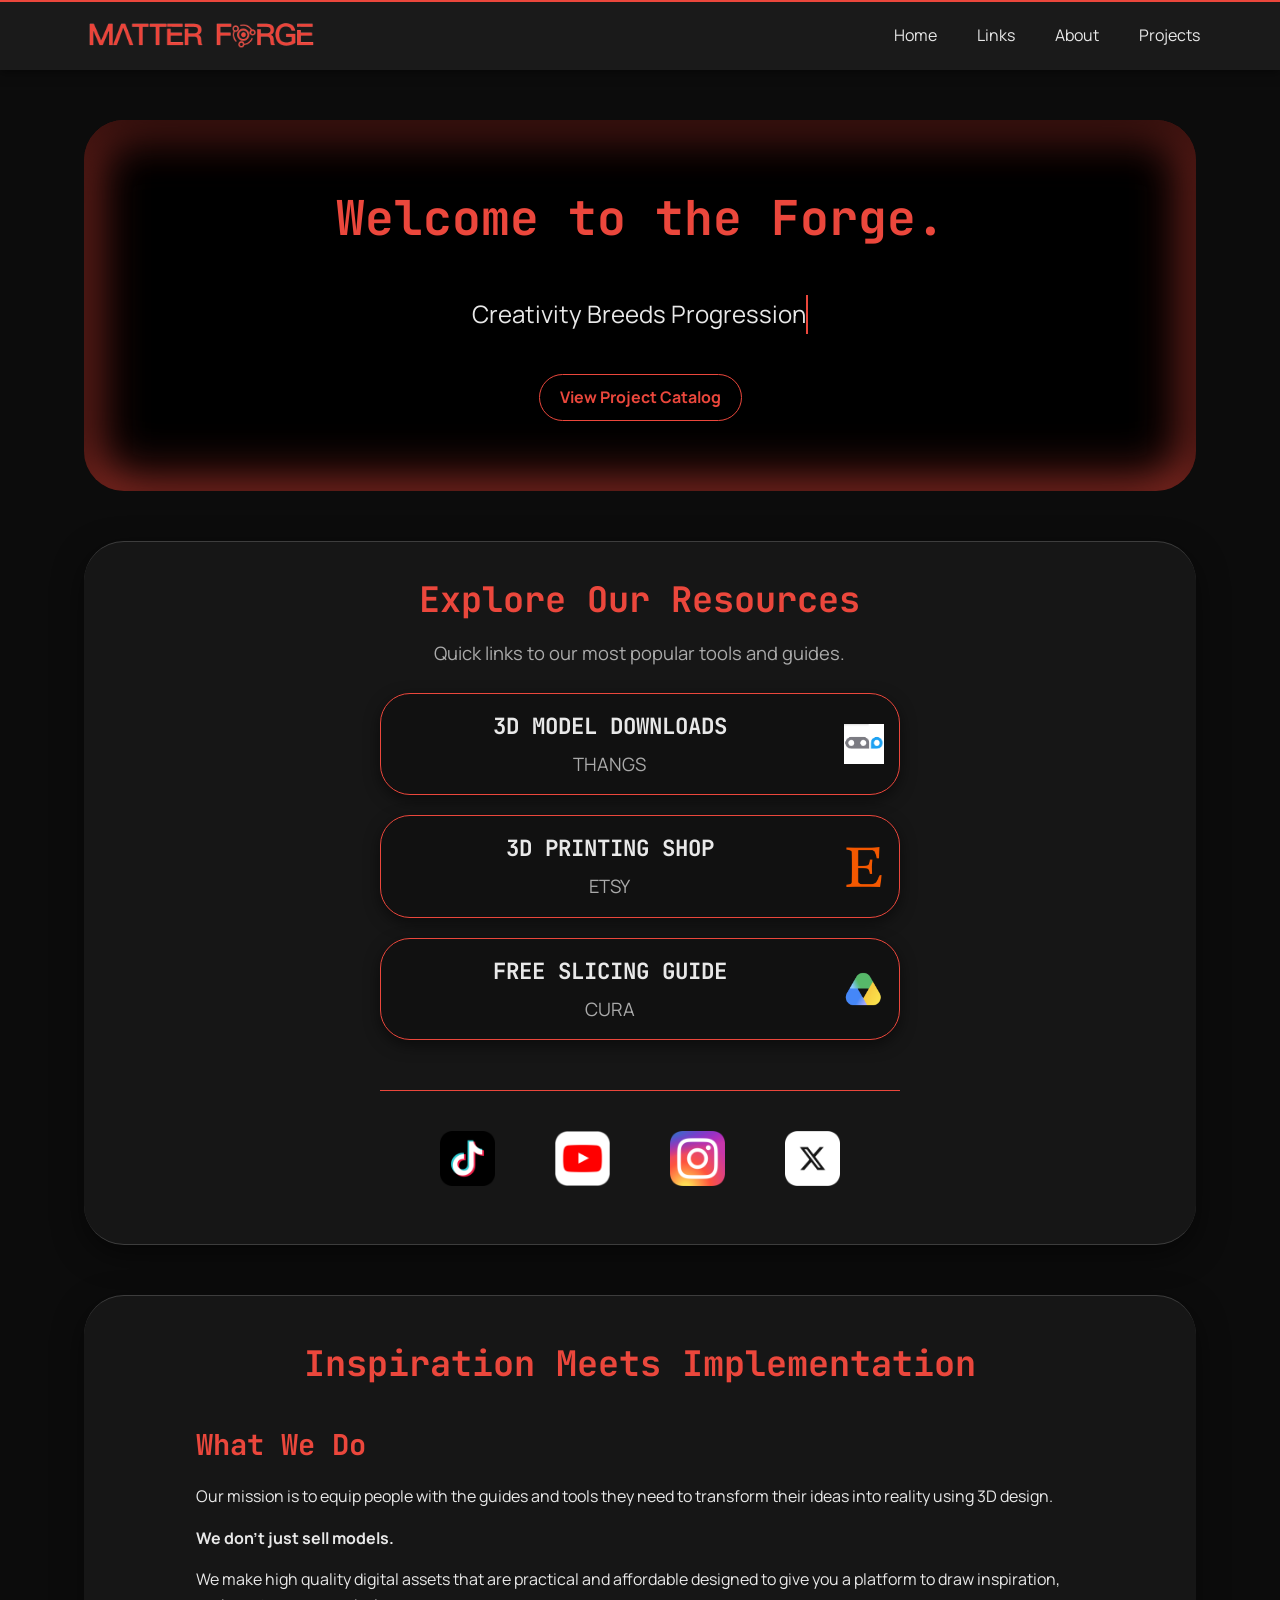
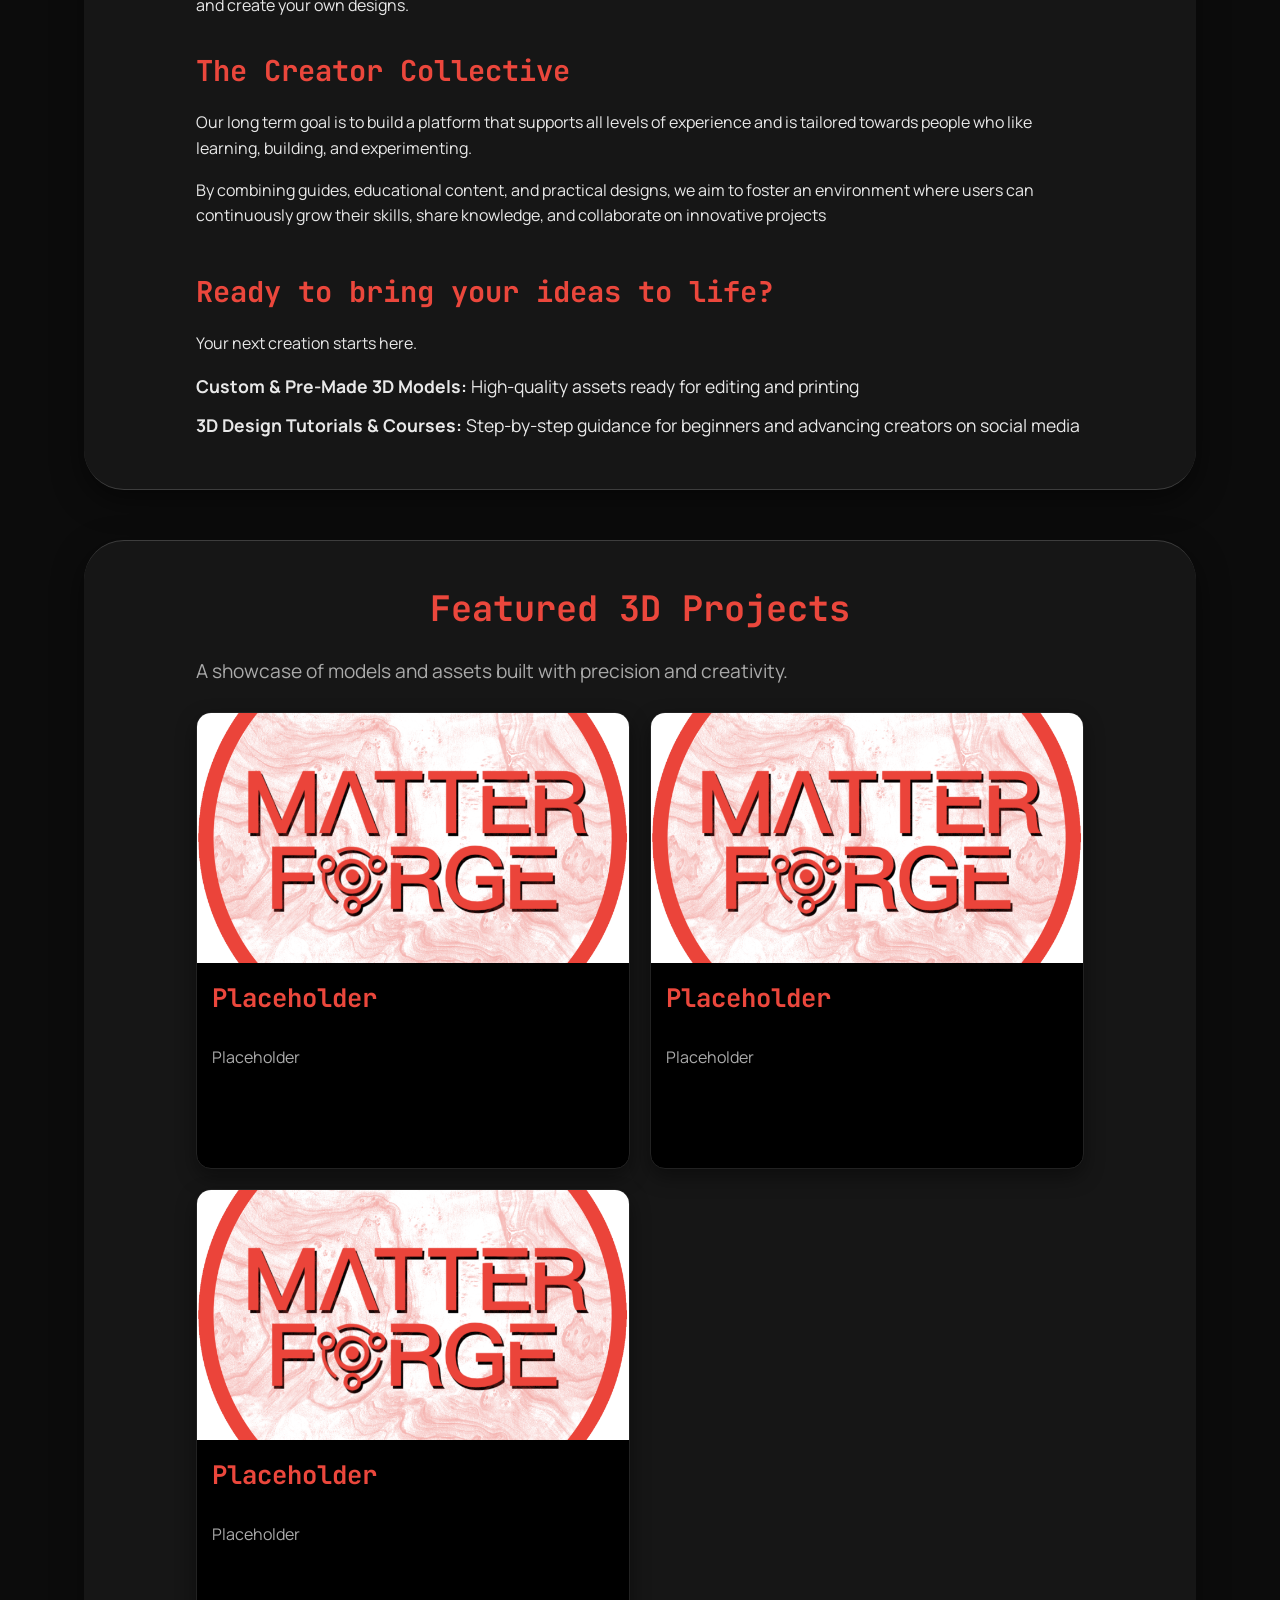
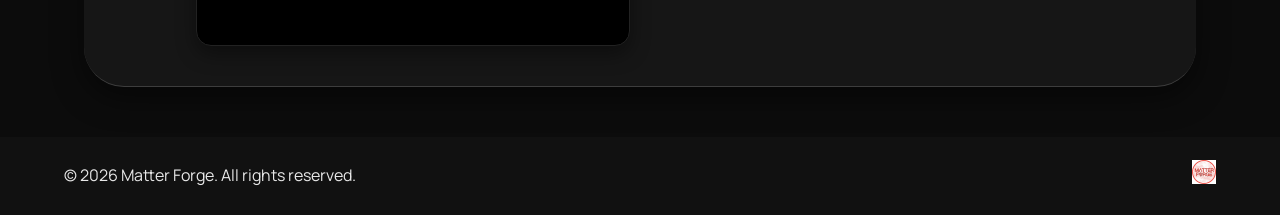
==== commit 3b67d408: "removed heading for social links : cleaner" ====
--- a/docs/index.html
+++ b/docs/index.html
@@ -73,7 +73,6 @@
                         </div>
                     </a>
                     <div class="divider"></div>
-                    <h2 style="margin-top: 40px;">Social Links</h2>
                     <div class="social-links">
                         <a href="https://tiktok.com/@thematterforge">
                             <img src="images/tt.png" alt="TikTok Logo" class="social-logo">
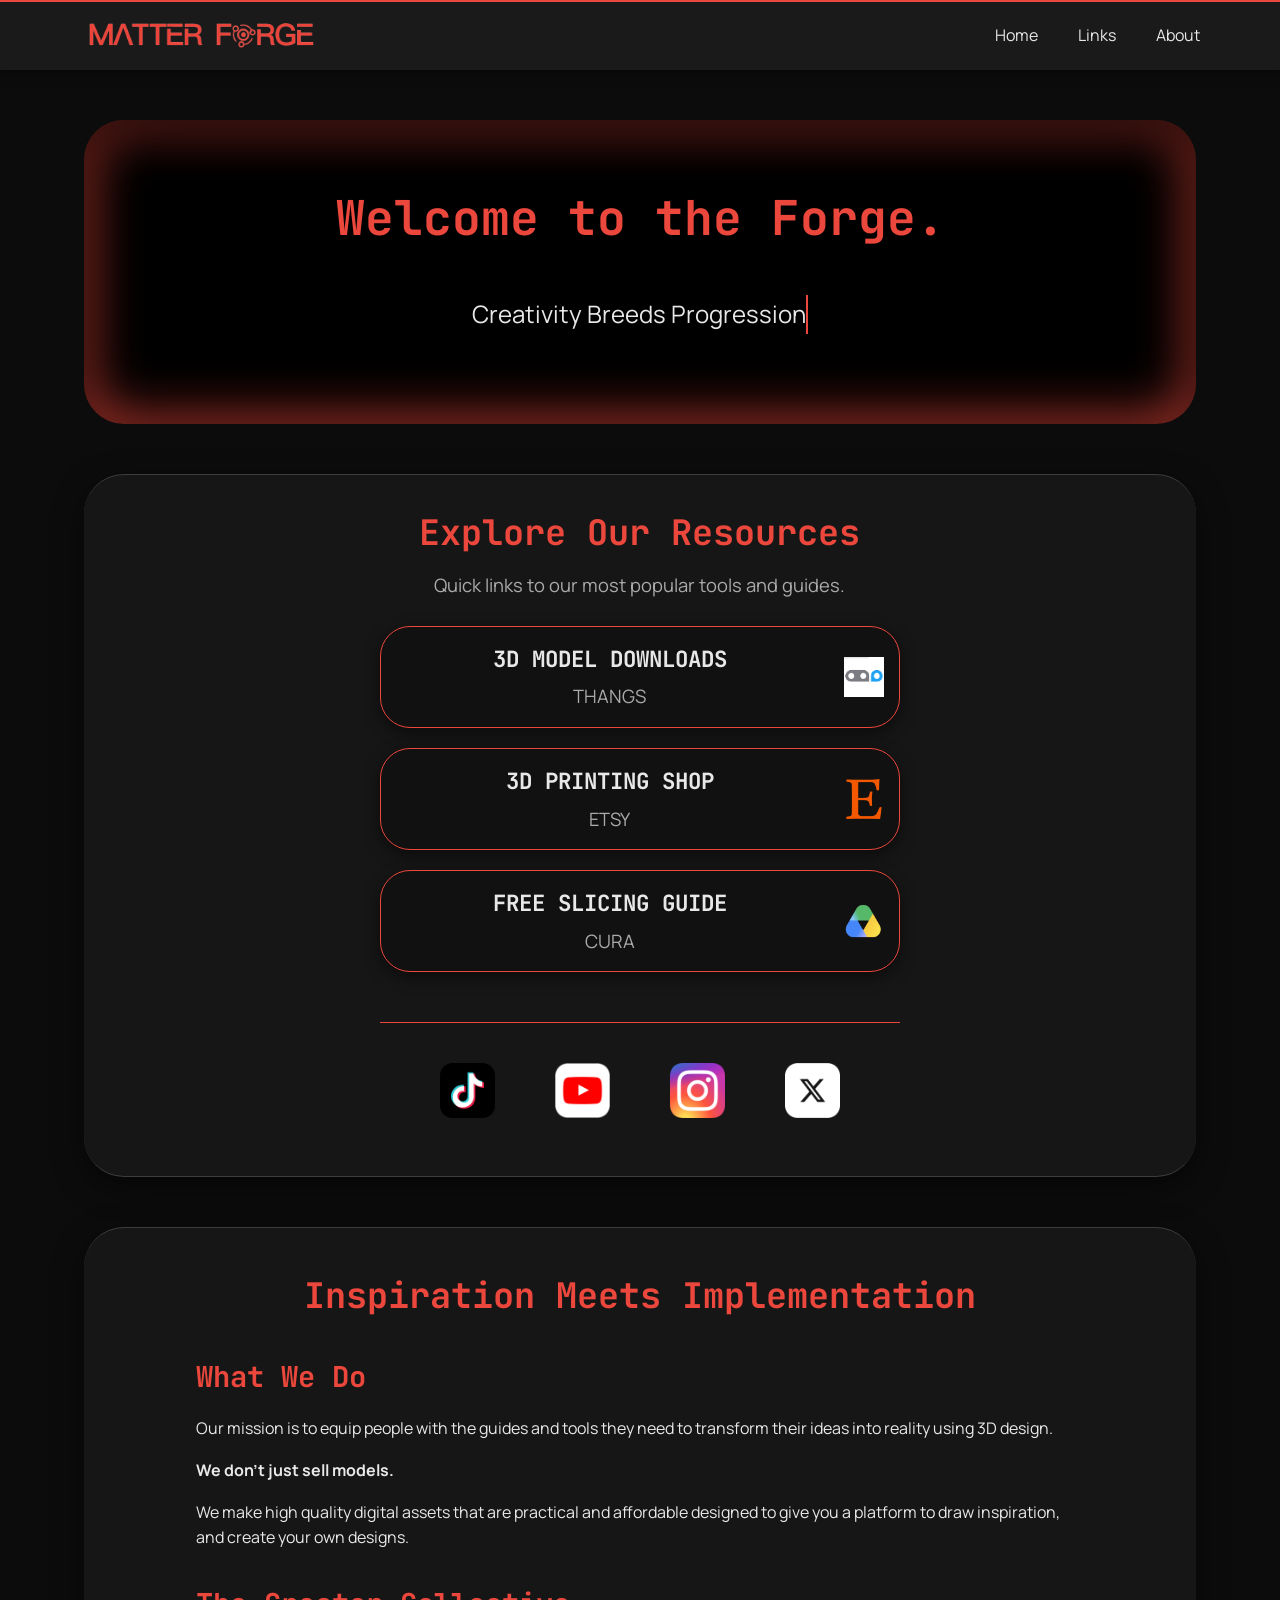
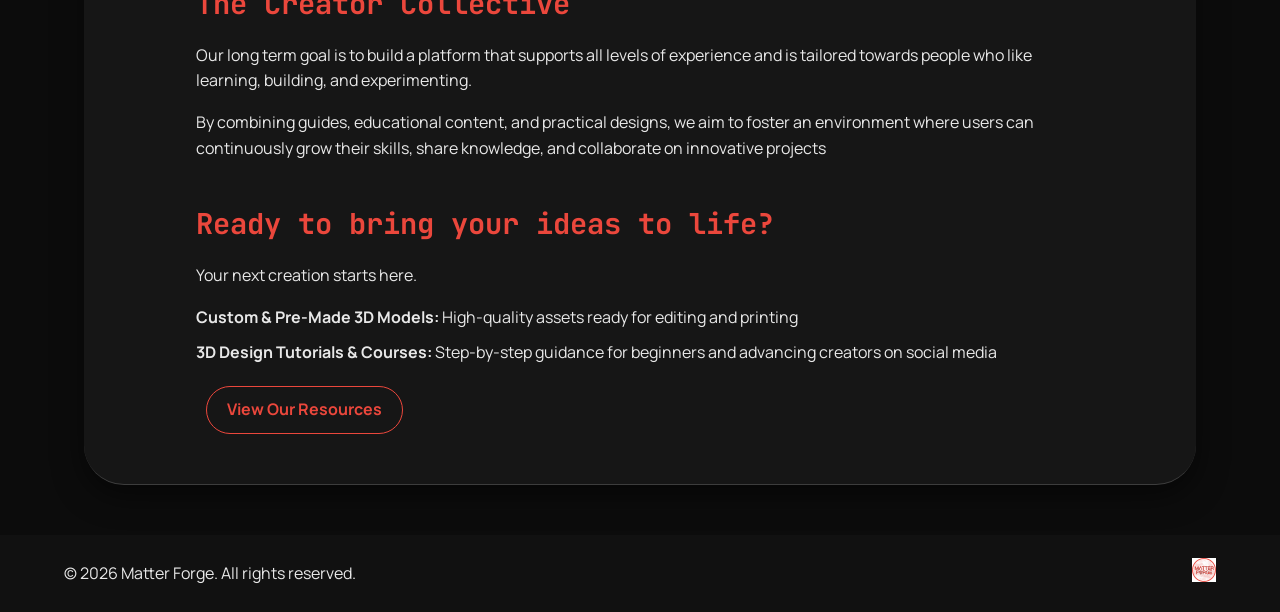
==== commit ea3ab5d3: "Final Touches before go-live : also seperated projects page to be worked on later" ====
--- a/docs/index.html
+++ b/docs/index.html
@@ -3,7 +3,7 @@
 <head>
     <meta charset="UTF-8">
     <meta name="viewport" content="width=device-width, initial-scale=1.0">
-    <title>Home | Developer Portfolio</title>
+    <title>The Matter Forge</title>
     <link rel="stylesheet" href="style.css">
     <script src="script.js"></script>
     <link href="https://fonts.googleapis.com/css2?family=JetBrains+Mono:wght@400;700&family=Manrope:wght@400;700&display=swap" rel="stylesheet">
@@ -23,7 +23,6 @@
                     <li><a href="index.html">Home</a></li>
                     <li><a href="#link-tree">Links</a></li>
                     <li><a href="#intro">About</a></li>
-                    <li><a href="#project-gallery">Projects</a></li>
                 </ul>
                 <button class="hamburger" aria-label="Toggle navigation">&#9776;</button>
             </div>
@@ -35,9 +34,6 @@
         <section id="hero">
             <h1>Welcome to the Forge.</h1>
             <p class="hero-subtitle">Creativity Breeds Progression</p>
-            <div class="cta-buttons">
-                <a href="#project-gallery" class="cta-button">View Project Catalog</a>
-            </div>
         </section>
 
         <section id="link-tree">
@@ -114,7 +110,7 @@
                     </p>
                 </div>
                 <div class="cta">
-                    <h3>Ready to bring your ideas to life?</h3>
+                    <h2 class="section-heading">Ready to bring your ideas to life?</h2>
                     <p>
                         Your next creation starts here.
                     </p>
@@ -122,50 +118,8 @@
                         <li><strong>Custom &amp; Pre-Made 3D Models:</strong> High-quality assets ready for editing and printing</li>
                         <li><strong>3D Design Tutorials &amp; Courses:</strong> Step-by-step guidance for beginners and advancing creators on social media</li>
                     </ul>
-                </div>
-            </div>
-        </section>
-
-        <section id="project-gallery">
-            <div class="container">
-                <h1 class="project-gallery-title">Featured 3D Projects</h1>
-                <p class="link-tree-subtitle">A showcase of models and assets built with precision and creativity.</p>
-                <div class="project-grid">
-                    
-                    <!-- Project Card 1 -->
-                    <a href="#" class="project-card">
-                        <div class="project-image-container">
-                            <img src="images/MF.png" alt="Project Placeholder Image">
-                        </div>
-                        <div class="project-info">
-                            <h3 class="project-title">Placeholder</h3>
-                            <p class="project-subtitle">Placeholder</p>
-                            <span class="cta-button">View Details</span>
-                        </div>
-                    </a>
-
-                    <!-- Project Card 2 -->
-                    <a href="#" class="project-card">
-                        <div class="project-image-container">
-                            <img src="images/MF.png" alt="Project Placeholder Image">
-                        </div>
-                        <div class="project-info">
-                            <h3 class="project-title">Placeholder</h3>
-                            <p class="project-subtitle">Placeholder</p>
-                            <span class="cta-button">View Details</span>
-                        </div>
-                    </a>
-
-                    <!-- Project Card 3 -->
-                    <a href="#" class="project-card">
-                        <div class="project-image-container">
-                            <img src="images/MF.png" alt="Project Placeholder Image">
-                        </div>
-                        <div class="project-info">
-                            <h3 class="project-title">Placeholder</h3>
-                            <p class="project-subtitle">Placeholder</p>
-                            <span class="cta-button">View Details</span>
-                        </div>
+                    <a href="#intro" class="cta-button">
+                        View Our Resources
                     </a>
                 </div>
             </div>
--- a/docs/style.css
+++ b/docs/style.css
@@ -304,7 +304,6 @@
 }
 .cta-list li {
     margin-bottom: 10px;
-    font-size: 1.1em;
 }
 
 /* --- General CTA Button Styles --- */
@@ -462,8 +461,16 @@
 
     /* Hero Section */
     #hero h1 {
-        font-size: 2.5em;
+        font-size: 1.6em;
         padding: 20px;
+    }
+
+    #hero .hero-subtitle {
+        font-size: 1.15em;
+    }
+
+    #intro {
+        padding: 25px 5px;
     }
 
     /* Project Gallery */
@@ -475,13 +482,19 @@
         max-width: 100%;
     }
     .link-tree-title {
-        font-size: 1.7em;
+        font-size: 1.6em;
+    }
+    .link-tree-subtitle {
+        font-size: 0.6em;
+    }  
+    .section-heading {
+        font-size: 1.4em;
     }
     .intro-title {
-        font-size: 1.7em;
+        font-size: 1.6em;
     }
     .project-gallery-title {
-        font-size: 1.7em;
+        font-size: 1.6em;
     }
 }
 
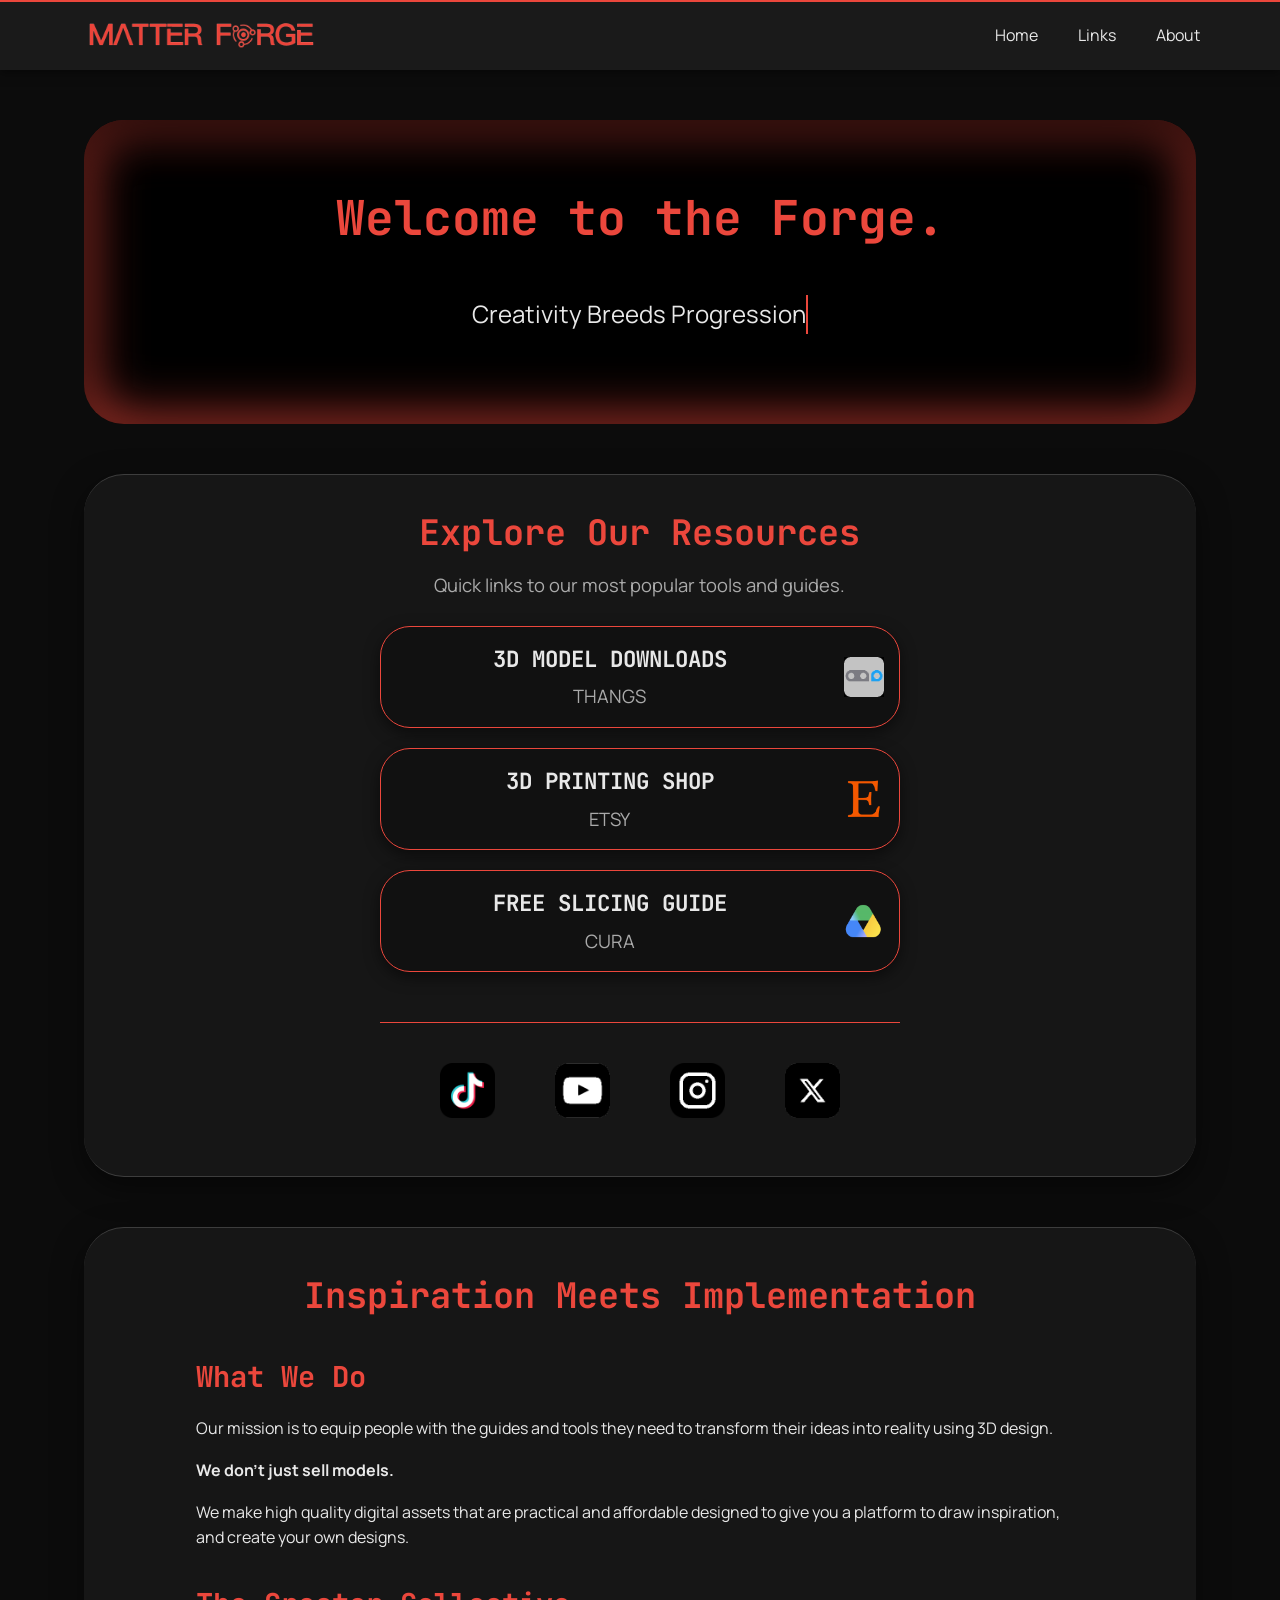
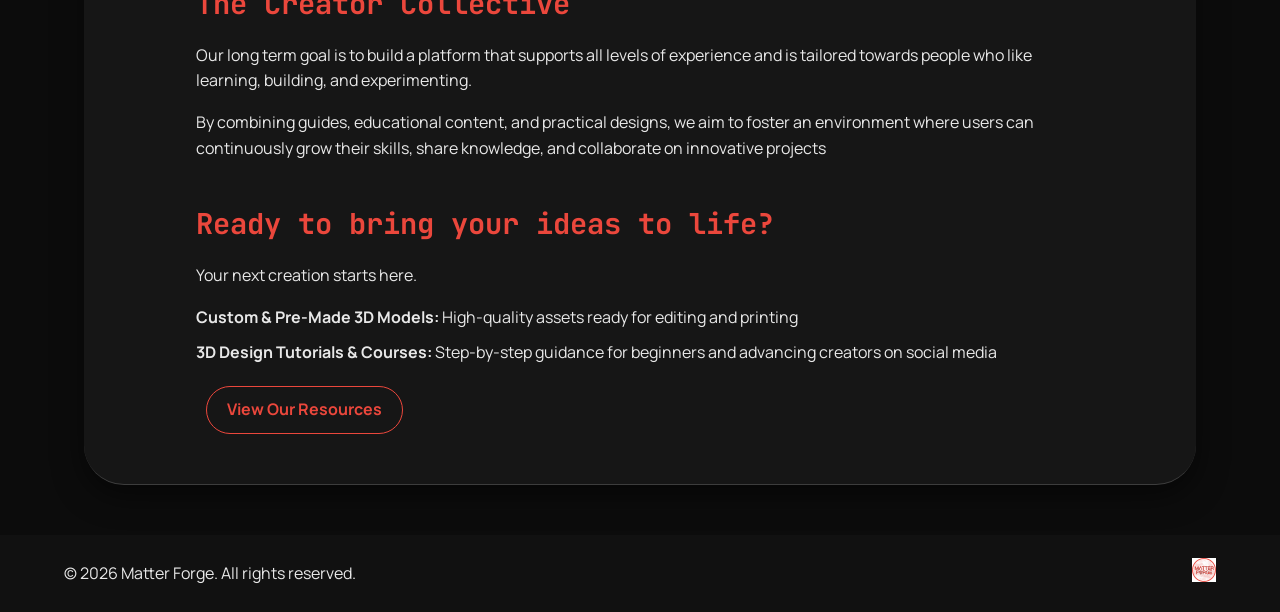
==== commit 3a94d5f6: "fix cta button link" ====
--- a/docs/index.html
+++ b/docs/index.html
@@ -6,6 +6,7 @@
     <title>The Matter Forge</title>
     <link rel="stylesheet" href="style.css">
     <script src="script.js"></script>
+    <link rel="icon" type="image/png" sizes="32x32" href="small_logo.png">
     <link href="https://fonts.googleapis.com/css2?family=JetBrains+Mono:wght@400;700&family=Manrope:wght@400;700&display=swap" rel="stylesheet">
 </head>
 
@@ -118,7 +119,7 @@
                         <li><strong>Custom &amp; Pre-Made 3D Models:</strong> High-quality assets ready for editing and printing</li>
                         <li><strong>3D Design Tutorials &amp; Courses:</strong> Step-by-step guidance for beginners and advancing creators on social media</li>
                     </ul>
-                    <a href="#intro" class="cta-button">
+                    <a href="#link-tree" class="cta-button">
                         View Our Resources
                     </a>
                 </div>
--- a/docs/style.css
+++ b/docs/style.css
@@ -481,6 +481,12 @@
     .link-grid {
         max-width: 100%;
     }
+    .link-bar h3 {
+        font-size: 1.1em;
+    }
+    #link-tree p {
+        font-size: 0.9em;
+    }
     .link-tree-title {
         font-size: 1.6em;
     }
